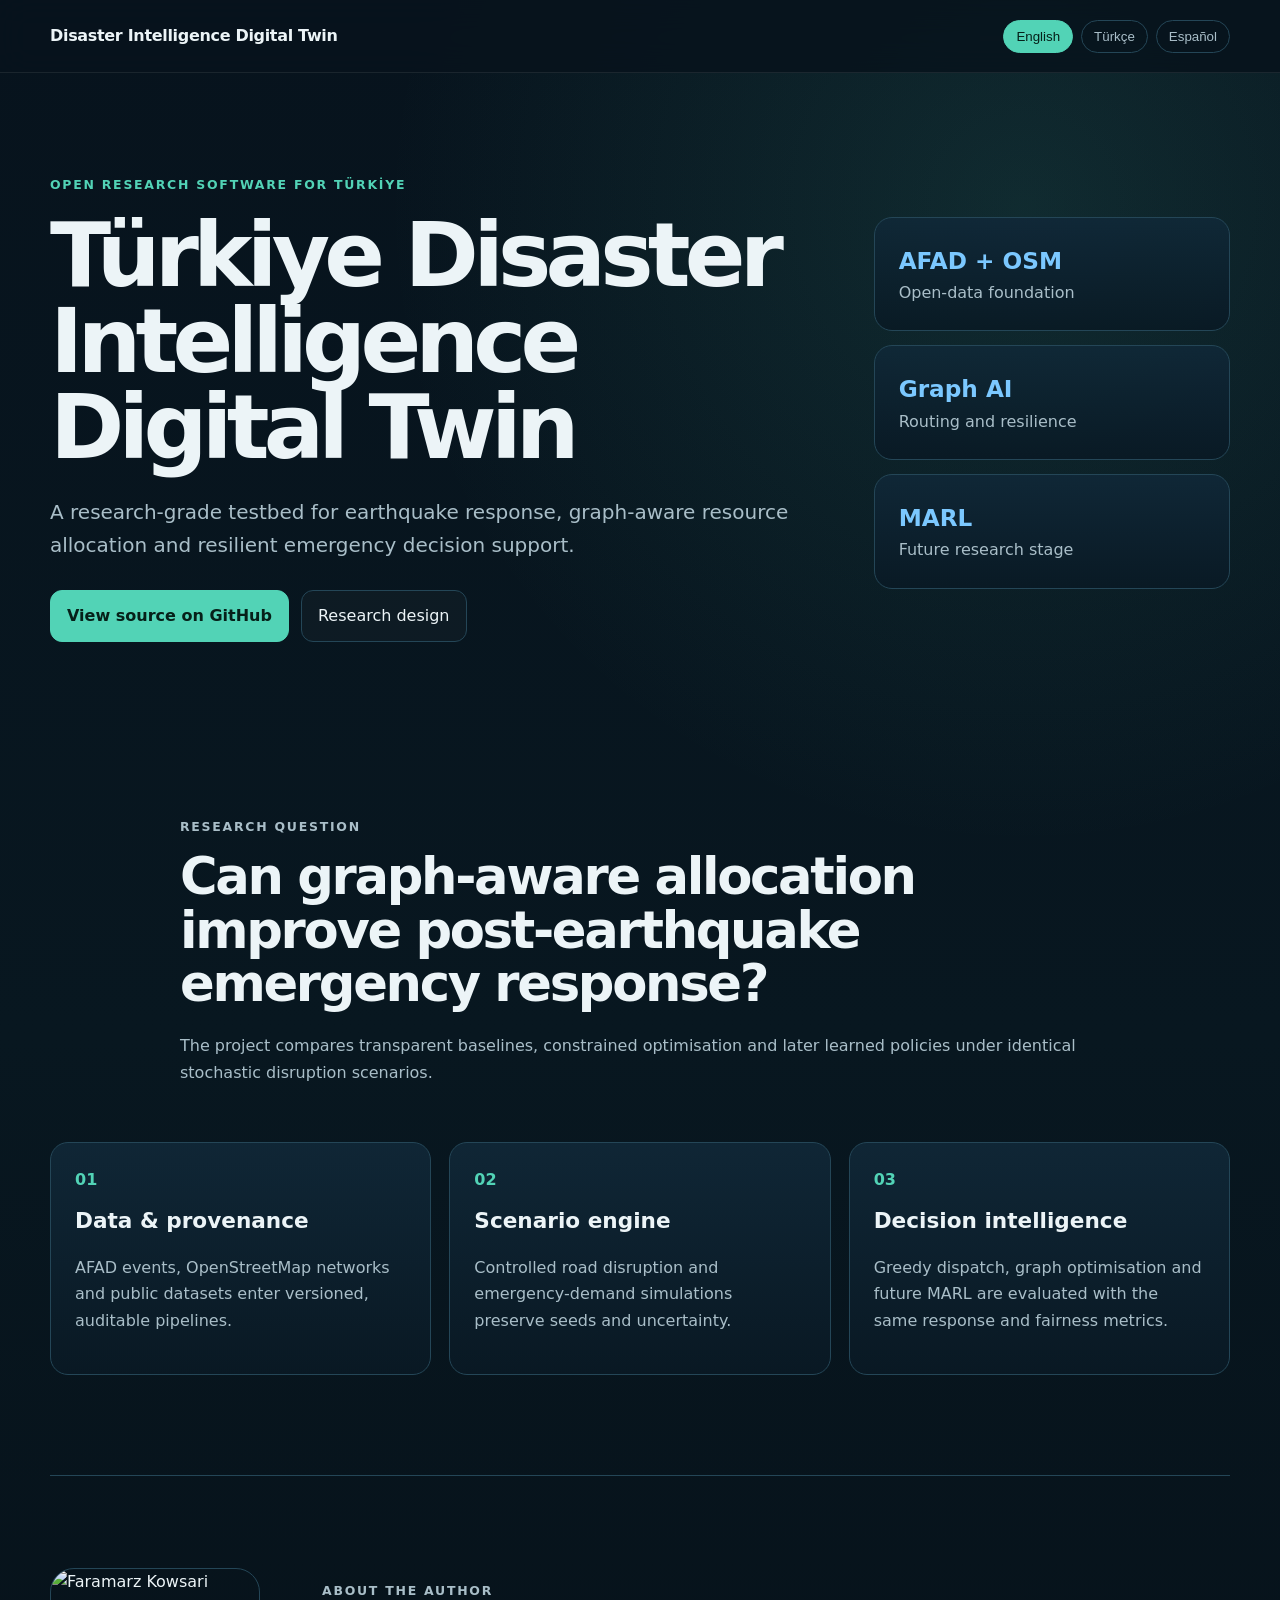
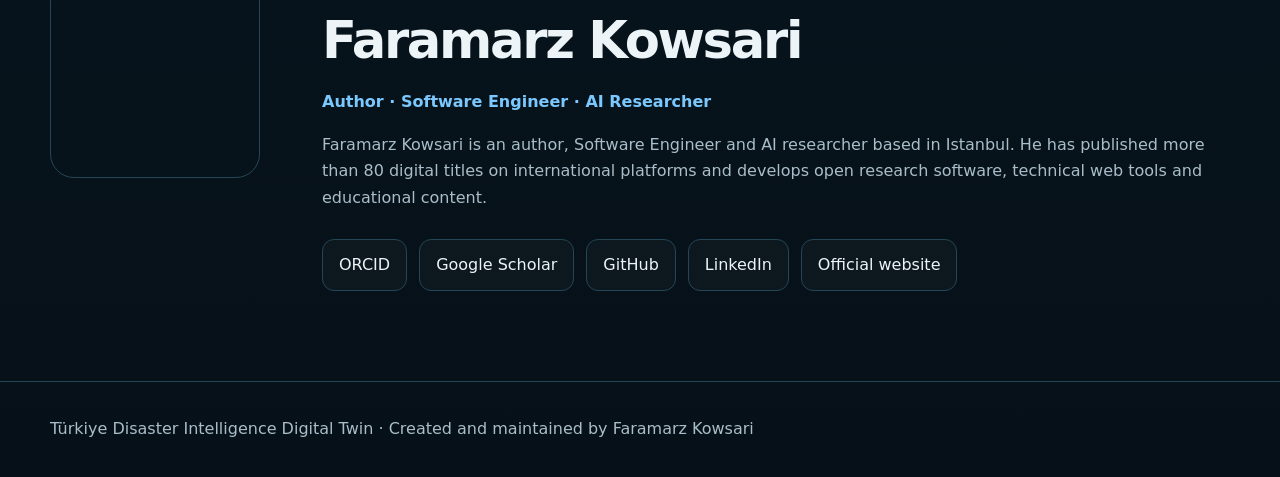
==== docs/index.html @ 8e46edd5 "Add multilingual author-branded public interfaces" ====
<!doctype html>
<html lang="en">
<head>
  <meta charset="utf-8">
  <meta name="viewport" content="width=device-width,initial-scale=1">
  <title>Türkiye Disaster Intelligence Digital Twin | Faramarz Kowsari</title>
  <meta name="description" content="Research-grade digital twin for earthquake emergency response, graph optimisation, geospatial intelligence and future multi-agent reinforcement learning in Türkiye.">
  <meta name="author" content="Faramarz Kowsari">
  <meta name="robots" content="index,follow,max-image-preview:large,max-snippet:-1">
  <link rel="canonical" href="https://faramarzkowsari.github.io/turkiye-disaster-intelligence-digital-twin/">
  <link rel="stylesheet" href="assets/style.css">
  <script type="application/ld+json">
  {
    "@context": "https://schema.org",
    "@type": "SoftwareApplication",
    "name": "Türkiye Disaster Intelligence Digital Twin",
    "applicationCategory": "ScientificApplication",
    "applicationSubCategory": "Disaster Intelligence and Emergency Decision Support",
    "description": "Research-grade digital twin for earthquake emergency response in İstanbul and Türkiye.",
    "isAccessibleForFree": true,
    "inLanguage": ["en", "tr", "es-ES"],
    "license": "https://opensource.org/license/mit",
    "url": "https://faramarzkowsari.github.io/turkiye-disaster-intelligence-digital-twin/",
    "codeRepository": "https://github.com/FaramarzKowsari/turkiye-disaster-intelligence-digital-twin",
    "author": {
      "@type": "Person",
      "name": "Faramarz Kowsari",
      "url": "https://faramarzkowsari.github.io",
      "sameAs": [
        "https://orcid.org/0000-0003-1692-0453",
        "https://scholar.google.com/citations?user=G7tP5WMAAAAJ&hl=en",
        "https://github.com/FaramarzKowsari",
        "https://www.linkedin.com/in/faramarzkowsari"
      ]
    }
  }
  </script>
</head>
<body>
  <header class="topbar">
    <div class="wrap nav">
      <a class="brand" href="#top">Disaster Intelligence Digital Twin</a>
      <div class="lang-switch" aria-label="Language selector">
        <button class="lang active" data-lang="en">English</button>
        <button class="lang" data-lang="tr">Türkçe</button>
        <button class="lang" data-lang="es">Español</button>
      </div>
    </div>
  </header>

  <main id="top">
    <section class="hero wrap">
      <div>
        <p class="eyebrow"
           data-en="OPEN RESEARCH SOFTWARE FOR TÜRKİYE"
           data-tr="TÜRKİYE İÇİN AÇIK ARAŞTIRMA YAZILIMI"
           data-es="SOFTWARE ABIERTO DE INVESTIGACIÓN PARA TÜRKİYE">
          OPEN RESEARCH SOFTWARE FOR TÜRKİYE
        </p>
        <h1 data-en="Türkiye Disaster Intelligence Digital Twin"
            data-tr="Türkiye Afet Zekâsı Dijital İkizi"
            data-es="Gemelo Digital de Inteligencia ante Desastres de Türkiye">
          Türkiye Disaster Intelligence Digital Twin
        </h1>
        <p class="lead"
           data-en="A research-grade testbed for earthquake response, graph-aware resource allocation and resilient emergency decision support."
           data-tr="Deprem müdahalesi, graf tabanlı kaynak tahsisi ve dayanıklı acil durum karar desteği için araştırma düzeyinde bir test ortamı."
           data-es="Un entorno de investigación para respuesta sísmica, asignación de recursos basada en grafos y apoyo resiliente a la toma de decisiones de emergencia.">
          A research-grade testbed for earthquake response, graph-aware resource allocation and resilient emergency decision support.
        </p>
        <div class="actions">
          <a class="button primary" href="https://github.com/FaramarzKowsari/turkiye-disaster-intelligence-digital-twin" target="_blank" rel="noopener"
             data-en="View source on GitHub"
             data-tr="GitHub kaynak kodunu aç"
             data-es="Ver el código en GitHub">View source on GitHub</a>
          <a class="button" href="#research"
             data-en="Research design"
             data-tr="Araştırma tasarımı"
             data-es="Diseño de investigación">Research design</a>
        </div>
      </div>

      <aside class="hero-card">
        <div class="metric"><strong>AFAD + OSM</strong><span data-en="Open-data foundation" data-tr="Açık veri temeli" data-es="Base de datos abiertos">Open-data foundation</span></div>
        <div class="metric"><strong>Graph AI</strong><span data-en="Routing and resilience" data-tr="Yönlendirme ve dayanıklılık" data-es="Rutas y resiliencia">Routing and resilience</span></div>
        <div class="metric"><strong>MARL</strong><span data-en="Future research stage" data-tr="Gelecek araştırma aşaması" data-es="Fase futura de investigación">Future research stage</span></div>
      </aside>
    </section>

    <section class="section wrap" id="research">
      <p class="eyebrow" data-en="RESEARCH QUESTION" data-tr="ARAŞTIRMA SORUSU" data-es="PREGUNTA DE INVESTIGACIÓN">RESEARCH QUESTION</p>
      <h2 data-en="Can graph-aware allocation improve post-earthquake emergency response?"
          data-tr="Graf tabanlı kaynak tahsisi deprem sonrası acil müdahaleyi iyileştirebilir mi?"
          data-es="¿Puede la asignación basada en grafos mejorar la respuesta de emergencia tras un terremoto?">
        Can graph-aware allocation improve post-earthquake emergency response?
      </h2>
      <p data-en="The project compares transparent baselines, constrained optimisation and later learned policies under identical stochastic disruption scenarios."
         data-tr="Proje, aynı stokastik kesinti senaryoları altında şeffaf temel yöntemleri, kısıtlı optimizasyonu ve daha sonra öğrenilmiş politikaları karşılaştırır."
         data-es="El proyecto compara métodos base transparentes, optimización con restricciones y, posteriormente, políticas aprendidas bajo los mismos escenarios estocásticos de interrupción.">
        The project compares transparent baselines, constrained optimisation and later learned policies under identical stochastic disruption scenarios.
      </p>
    </section>

    <section class="grid wrap">
      <article>
        <span class="index">01</span>
        <h3 data-en="Data & provenance" data-tr="Veri ve kaynak izlenebilirliği" data-es="Datos y procedencia">Data & provenance</h3>
        <p data-en="AFAD events, OpenStreetMap networks and public datasets enter versioned, auditable pipelines."
           data-tr="AFAD olayları, OpenStreetMap ağları ve açık kamu verileri sürümlenmiş ve denetlenebilir veri hatlarına girer."
           data-es="Los eventos de AFAD, las redes de OpenStreetMap y los datos públicos se integran en canalizaciones versionadas y auditables.">
           AFAD events, OpenStreetMap networks and public datasets enter versioned, auditable pipelines.</p>
      </article>
      <article>
        <span class="index">02</span>
        <h3 data-en="Scenario engine" data-tr="Senaryo motoru" data-es="Motor de escenarios">Scenario engine</h3>
        <p data-en="Controlled road disruption and emergency-demand simulations preserve seeds and uncertainty."
           data-tr="Kontrollü yol kesintisi ve acil yardım talebi simülasyonları tohumları ve belirsizliği kaydeder."
           data-es="Las simulaciones controladas de interrupciones viarias y demanda de emergencia conservan semillas e incertidumbre.">
           Controlled road disruption and emergency-demand simulations preserve seeds and uncertainty.</p>
      </article>
      <article>
        <span class="index">03</span>
        <h3 data-en="Decision intelligence" data-tr="Karar zekâsı" data-es="Inteligencia de decisión">Decision intelligence</h3>
        <p data-en="Greedy dispatch, graph optimisation and future MARL are evaluated with the same response and fairness metrics."
           data-tr="Greedy yönlendirme, graf optimizasyonu ve gelecekteki MARL aynı müdahale ve adalet ölçütleriyle değerlendirilir."
           data-es="El despacho voraz, la optimización de grafos y el futuro MARL se evalúan con las mismas métricas de respuesta y equidad.">
           Greedy dispatch, graph optimisation and future MARL are evaluated with the same response and fairness metrics.</p>
      </article>
    </section>

    <section class="section wrap author" id="author">
      <img src="https://avatars.githubusercontent.com/u/105053743?v=4&s=512" alt="Faramarz Kowsari">
      <div>
        <p class="eyebrow"
           data-en="ABOUT THE AUTHOR"
           data-tr="YAZAR HAKKINDA"
           data-es="SOBRE EL AUTOR">ABOUT THE AUTHOR</p>
        <h2>Faramarz Kowsari</h2>
        <p class="role"
           data-en="Author · Software Engineer · AI Researcher"
           data-tr="Yazar · Yazılım Mühendisi · Yapay Zekâ Araştırmacısı"
           data-es="Autor · Ingeniero de Software · Investigador en Inteligencia Artificial">
           Author · Software Engineer · AI Researcher</p>
        <p data-en="Faramarz Kowsari is an author, Software Engineer and AI researcher based in Istanbul. He has published more than 80 digital titles on international platforms and develops open research software, technical web tools and educational content."
           data-tr="Faramarz Kowsari, İstanbul merkezli bir yazar, Yazılım Mühendisi ve Yapay Zekâ araştırmacısıdır. Uluslararası platformlarda 80'den fazla dijital eser yayımlamış; açık araştırma yazılımları, teknik web araçları ve eğitim içerikleri geliştirmektedir."
           data-es="Faramarz Kowsari es autor, ingeniero de software e investigador en Inteligencia Artificial afincado en Estambul. Ha publicado más de 80 títulos digitales en plataformas internacionales y desarrolla software abierto de investigación, herramientas técnicas para la web y contenidos educativos.">
           Faramarz Kowsari is an author, Software Engineer and AI researcher based in Istanbul.
        </p>
        <div class="profiles">
          <a href="https://orcid.org/0000-0003-1692-0453" target="_blank" rel="noopener">ORCID</a>
          <a href="https://scholar.google.com/citations?user=G7tP5WMAAAAJ&hl=en" target="_blank" rel="noopener">Google Scholar</a>
          <a href="https://github.com/FaramarzKowsari" target="_blank" rel="noopener">GitHub</a>
          <a href="https://www.linkedin.com/in/faramarzkowsari" target="_blank" rel="noopener">LinkedIn</a>
          <a href="https://faramarzkowsari.github.io" target="_blank" rel="noopener"
             data-en="Official website" data-tr="Resmî web sitesi" data-es="Sitio web oficial">Official website</a>
        </div>
      </div>
    </section>
  </main>

  <footer>
    <div class="wrap"
         data-en="Türkiye Disaster Intelligence Digital Twin · Created and maintained by Faramarz Kowsari"
         data-tr="Türkiye Afet Zekâsı Dijital İkizi · Faramarz Kowsari tarafından geliştirilmekte ve sürdürülmektedir"
         data-es="Gemelo Digital de Inteligencia ante Desastres de Türkiye · Creado y mantenido por Faramarz Kowsari">
      Türkiye Disaster Intelligence Digital Twin · Created and maintained by Faramarz Kowsari
    </div>
  </footer>

  <script src="assets/site.js"></script>
</body>
</html>
---- docs/assets/style.css ----
:root {
  --bg: #07131d;
  --panel: #0c1d2b;
  --panel2: #102838;
  --text: #ecf4f7;
  --muted: #a9bec8;
  --line: #244657;
  --accent: #52d3b6;
  --accent2: #7bc8ff;
  --max: 1180px;
}

* { box-sizing: border-box; }
html { scroll-behavior: smooth; }
body {
  margin: 0;
  background:
    radial-gradient(circle at 80% 10%, rgba(82, 211, 182, .12), transparent 30%),
    linear-gradient(180deg, #07131d 0%, #081720 50%, #061018 100%);
  color: var(--text);
  font-family: Inter, ui-sans-serif, system-ui, -apple-system, BlinkMacSystemFont, "Segoe UI", sans-serif;
  line-height: 1.65;
}
a { color: inherit; }
.wrap { width: min(var(--max), calc(100% - 40px)); margin-inline: auto; }
.topbar {
  position: sticky;
  top: 0;
  z-index: 10;
  backdrop-filter: blur(16px);
  background: rgba(7, 19, 29, .86);
  border-bottom: 1px solid rgba(255,255,255,.08);
}
.nav { min-height: 72px; display: flex; align-items: center; justify-content: space-between; gap: 24px; }
.brand { font-weight: 760; text-decoration: none; letter-spacing: -.02em; }
.lang-switch { display: flex; gap: 8px; flex-wrap: wrap; }
.lang {
  border: 1px solid var(--line);
  background: transparent;
  color: var(--muted);
  border-radius: 999px;
  padding: 8px 12px;
  cursor: pointer;
}
.lang.active { background: var(--accent); color: #062019; border-color: var(--accent); }
.hero {
  min-height: 620px;
  display: grid;
  grid-template-columns: minmax(0, 1.5fr) minmax(280px, .7fr);
  gap: 60px;
  align-items: center;
  padding-block: 90px 70px;
}
.eyebrow { color: var(--accent); font-size: .78rem; font-weight: 800; letter-spacing: .14em; }
h1 { font-size: clamp(3rem, 7vw, 6.7rem); line-height: .96; letter-spacing: -.065em; margin: 16px 0 26px; max-width: 900px; }
h2 { font-size: clamp(2rem, 4vw, 3.7rem); line-height: 1.05; letter-spacing: -.045em; margin: 12px 0 22px; }
h3 { font-size: 1.35rem; margin: 10px 0; }
.lead { font-size: 1.25rem; color: var(--muted); max-width: 760px; }
.actions, .profiles { display: flex; flex-wrap: wrap; gap: 12px; margin-top: 28px; }
.button, .profiles a {
  text-decoration: none;
  border: 1px solid var(--line);
  border-radius: 12px;
  padding: 12px 16px;
  background: rgba(255,255,255,.025);
}
.button.primary { background: var(--accent); border-color: var(--accent); color: #062019; font-weight: 760; }
.hero-card { display: grid; gap: 14px; }
.metric, article {
  border: 1px solid var(--line);
  background: linear-gradient(180deg, rgba(16,40,56,.9), rgba(9,25,36,.9));
  border-radius: 18px;
  padding: 24px;
}
.metric strong { display: block; font-size: 1.45rem; color: var(--accent2); }
.metric span, article p, .section p { color: var(--muted); }
.section { padding-block: 92px 40px; max-width: 920px; }
.grid { display: grid; grid-template-columns: repeat(3, 1fr); gap: 18px; padding-bottom: 100px; }
.index { color: var(--accent); font-weight: 900; }
.author {
  max-width: var(--max);
  display: grid;
  grid-template-columns: 230px 1fr;
  gap: 42px;
  align-items: start;
  border-top: 1px solid var(--line);
  padding-bottom: 90px;
}
.author img {
  width: 210px;
  height: 210px;
  object-fit: cover;
  border-radius: 24px;
  border: 1px solid var(--line);
}
.role { color: var(--accent2) !important; font-weight: 700; }
footer { border-top: 1px solid var(--line); padding: 34px 0; color: var(--muted); }

@media (max-width: 820px) {
  .hero, .grid, .author { grid-template-columns: 1fr; }
  .hero { padding-top: 70px; }
  .author img { width: 170px; height: 170px; }
  .nav { align-items: flex-start; padding-block: 14px; flex-direction: column; }
}
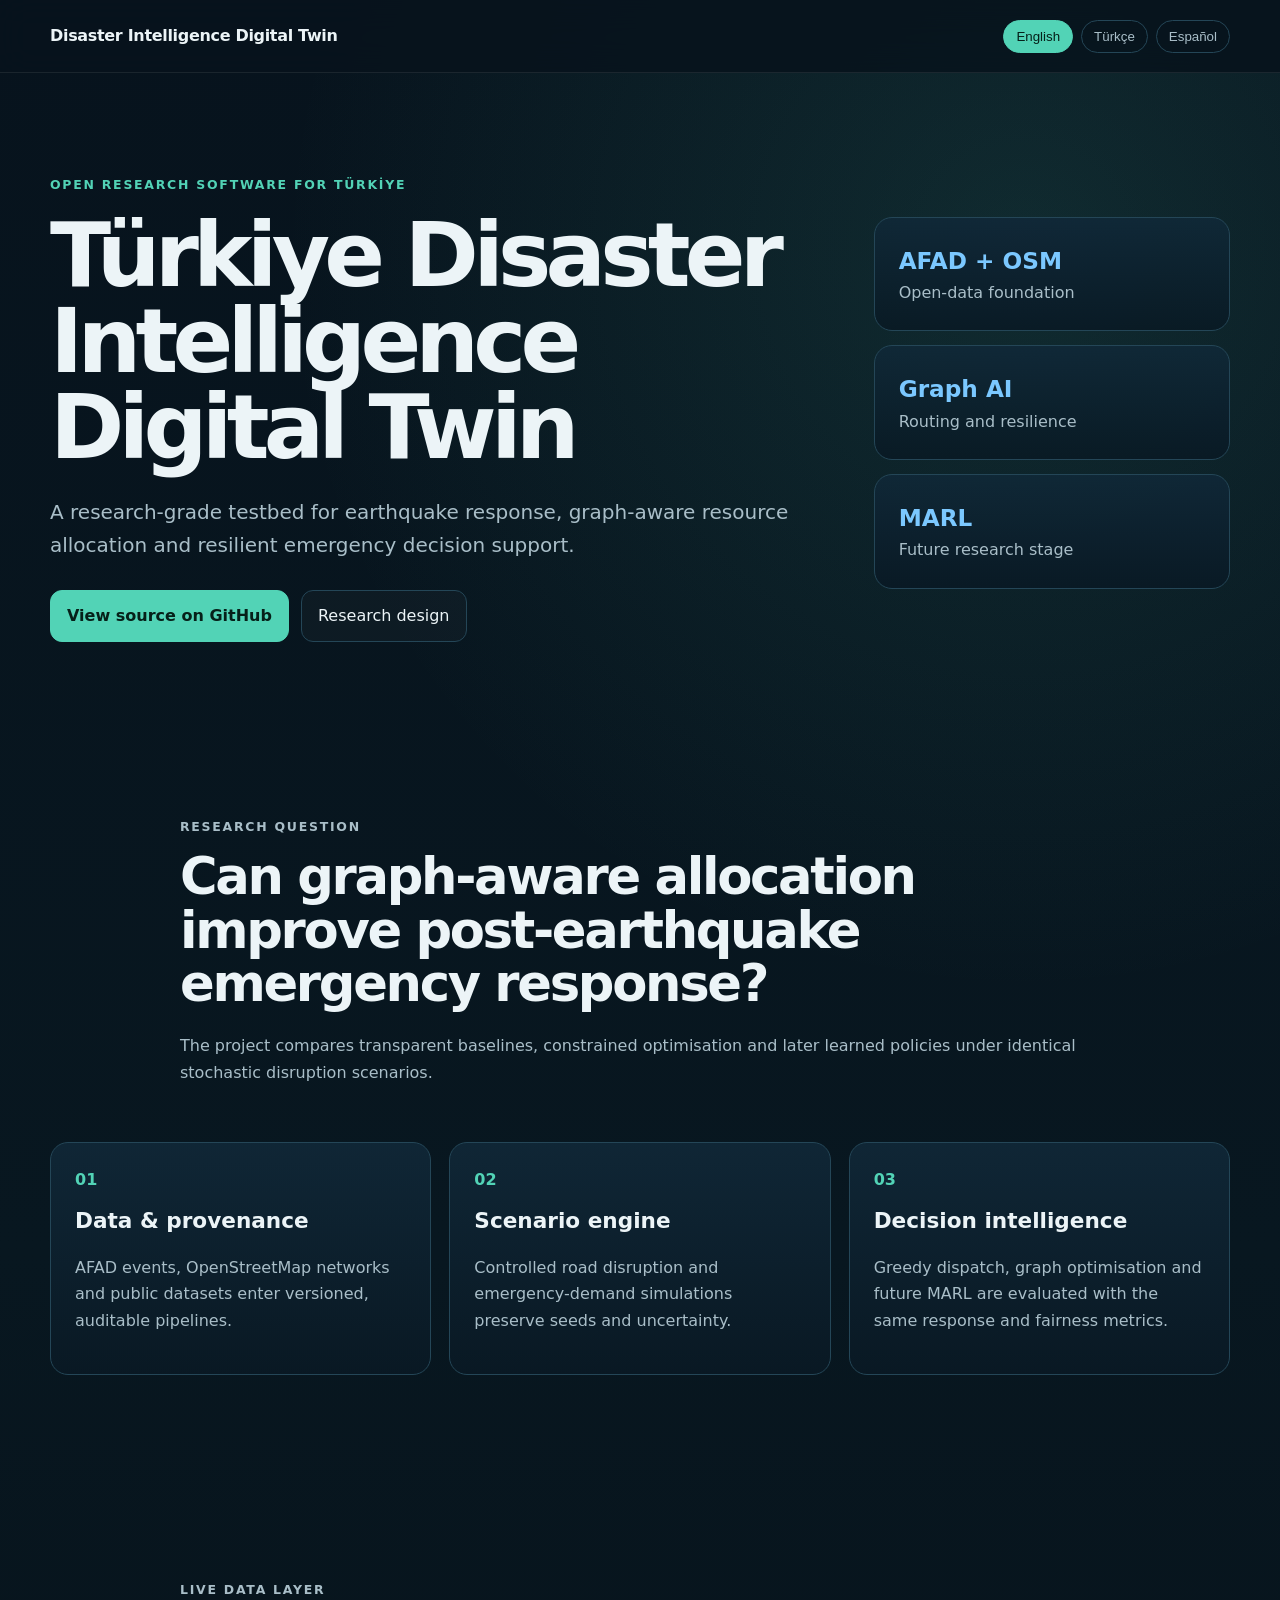
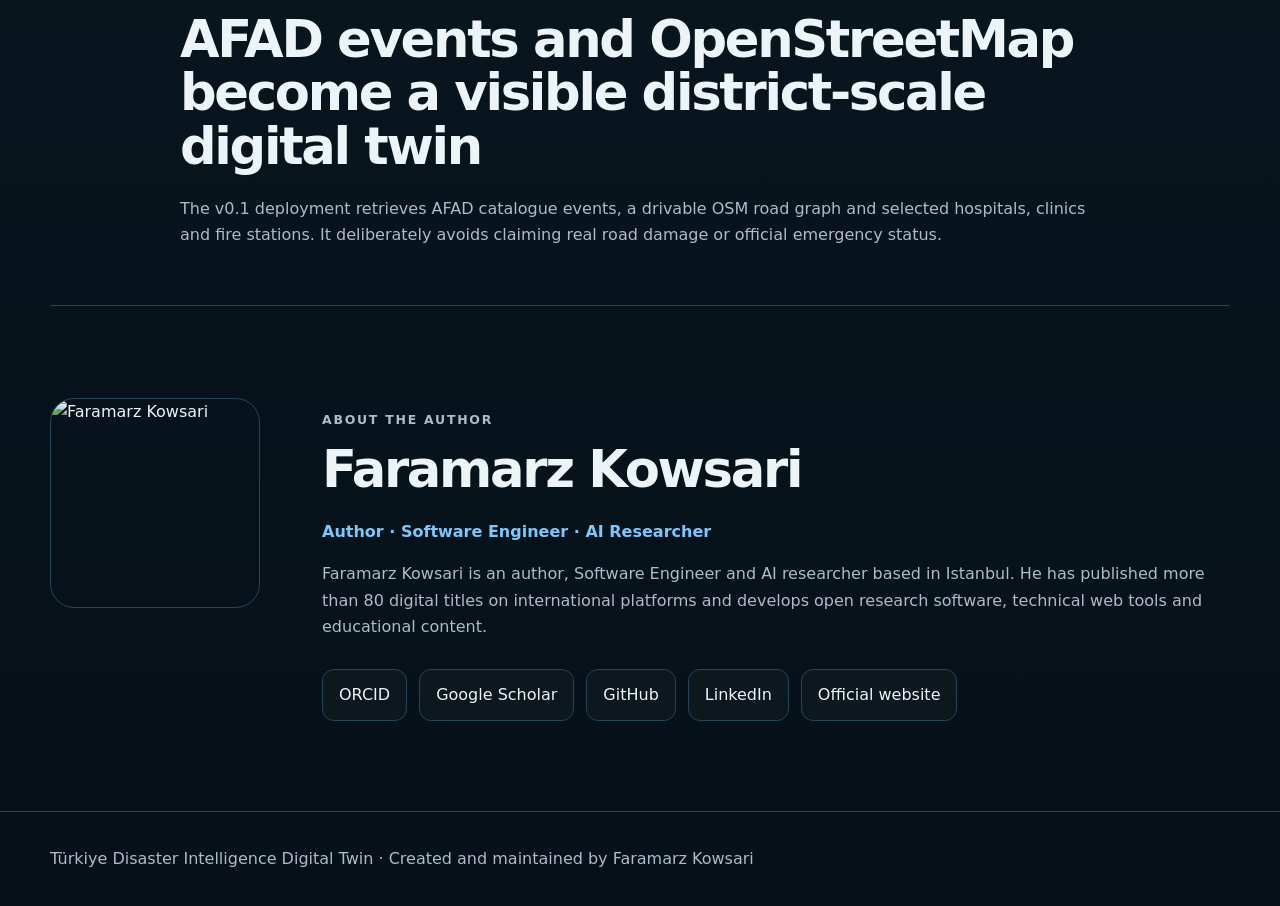
==== commit 4b36ebc4: "Add live AFAD and OSM digital twin data layer" ====
--- a/docs/index.html
+++ b/docs/index.html
@@ -128,6 +128,28 @@
       </article>
     </section>
 
+
+    <section class="section wrap" id="live-layer">
+      <p class="eyebrow"
+         data-en="LIVE DATA LAYER"
+         data-tr="CANLI VERİ KATMANI"
+         data-es="CAPA DE DATOS EN VIVO">LIVE DATA LAYER</p>
+      <h2
+        data-en="AFAD events and OpenStreetMap become a visible district-scale digital twin"
+        data-tr="AFAD olayları ve OpenStreetMap ilçe ölçeğinde görünür bir dijital ikize dönüşüyor"
+        data-es="Los eventos de AFAD y OpenStreetMap se convierten en un gemelo digital visible a escala de distrito">
+        AFAD events and OpenStreetMap become a visible district-scale digital twin
+      </h2>
+      <p
+        data-en="The v0.1 deployment retrieves AFAD catalogue events, a drivable OSM road graph and selected hospitals, clinics and fire stations. It deliberately avoids claiming real road damage or official emergency status."
+        data-tr="v0.1 dağıtımı AFAD katalog olaylarını, sürülebilir OSM yol grafını ve seçilmiş hastane, klinik ve itfaiye tesislerini alır. Gerçek yol hasarı veya resmî acil durum durumu hakkında iddiada bulunmaz."
+        data-es="La versión v0.1 recupera eventos del catálogo de AFAD, un grafo viario transitable de OSM y determinados hospitales, clínicas y parques de bomberos. No pretende representar daños reales en carreteras ni el estado oficial de una emergencia.">
+        The v0.1 deployment retrieves AFAD catalogue events, a drivable OSM road graph and selected
+        hospitals, clinics and fire stations. It deliberately avoids claiming real road damage or
+        official emergency status.
+      </p>
+    </section>
+
     <section class="section wrap author" id="author">
       <img src="https://avatars.githubusercontent.com/u/105053743?v=4&s=512" alt="Faramarz Kowsari">
       <div>
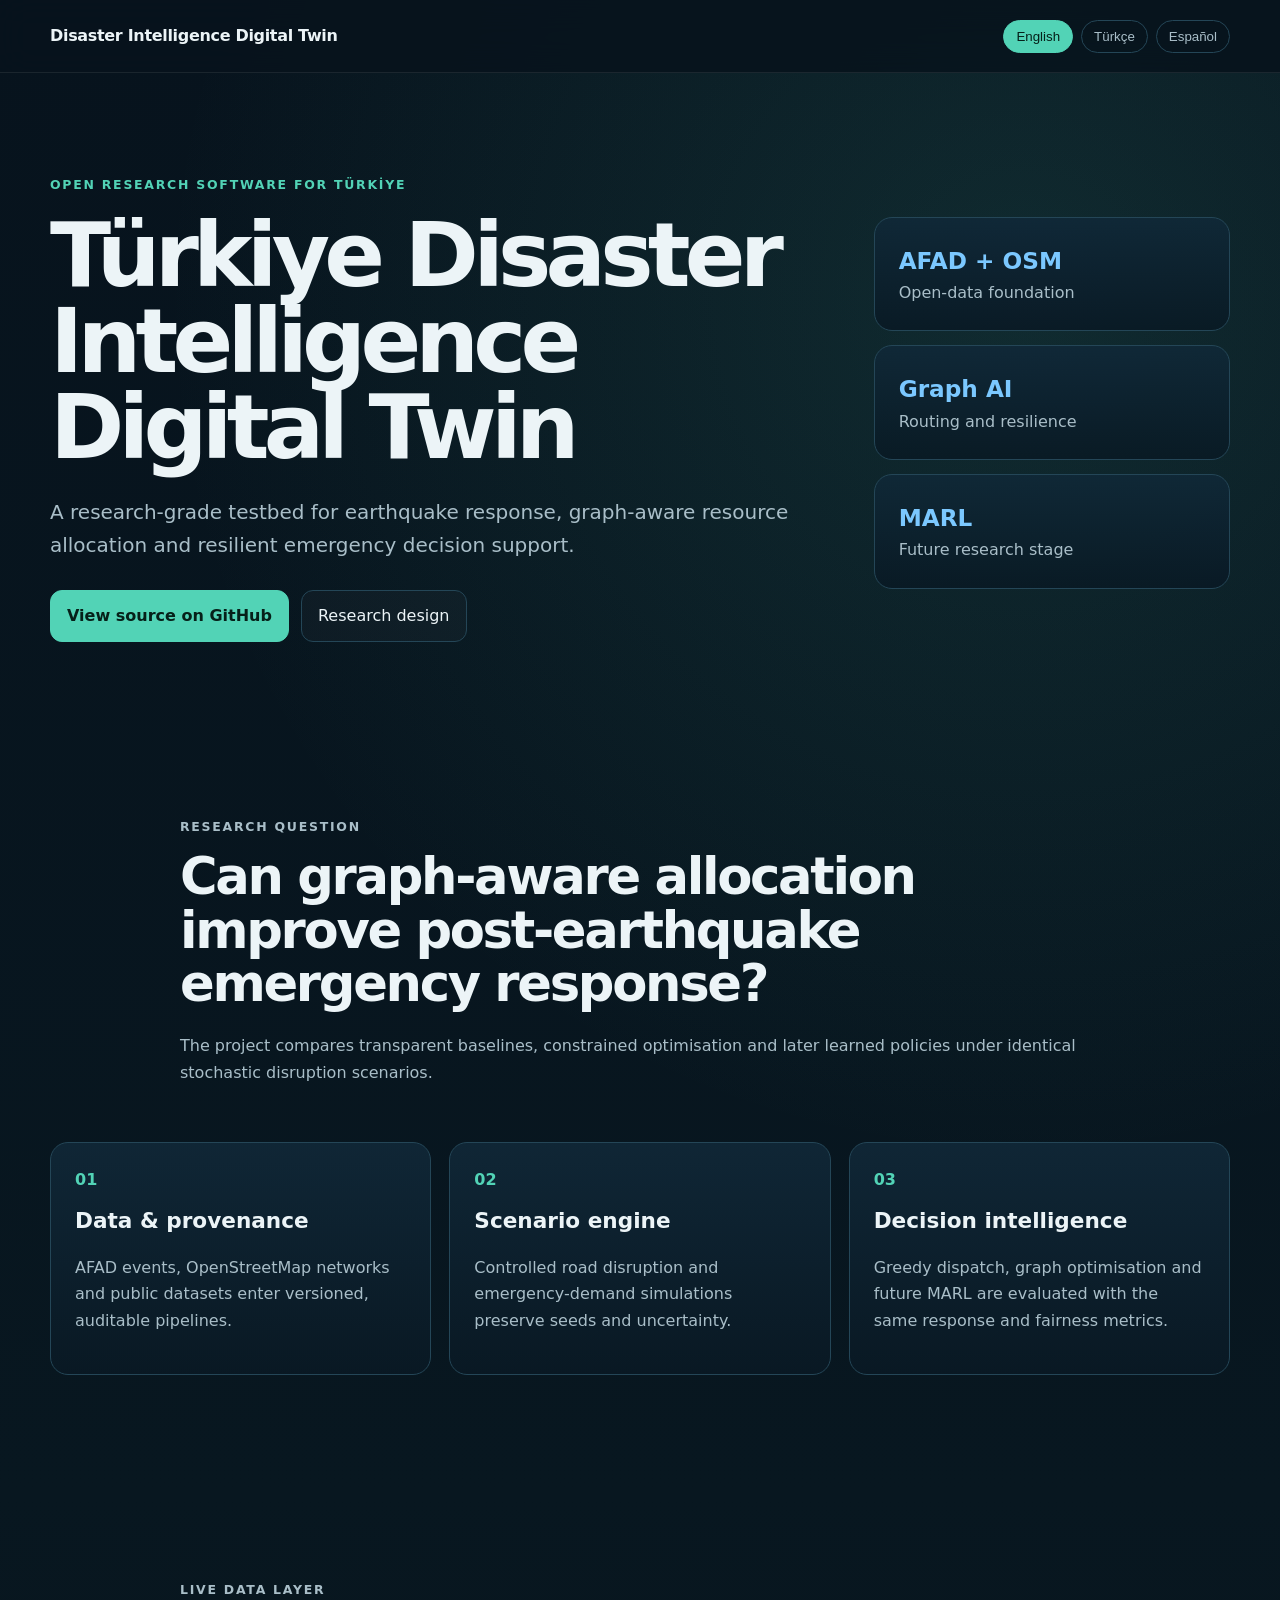
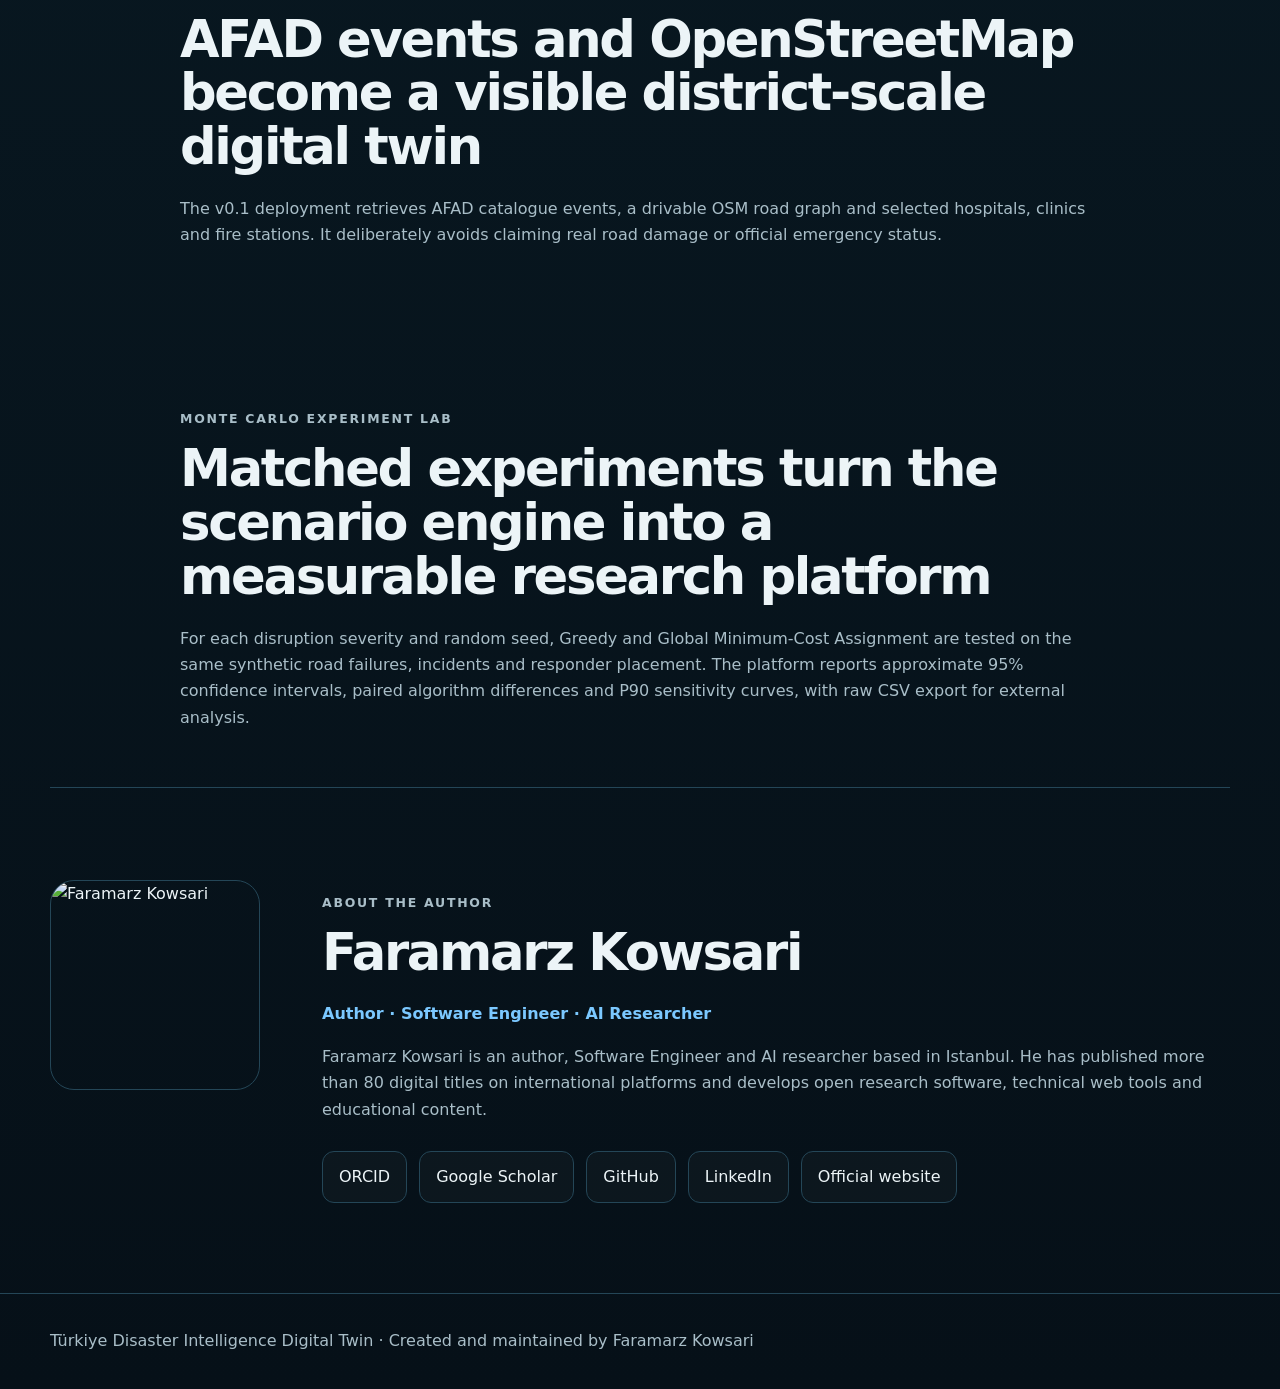
==== commit 56b75016: "Add Monte Carlo experiment lab and uncertainty analysis" ====
--- a/docs/index.html
+++ b/docs/index.html
@@ -150,6 +150,26 @@
       </p>
     </section>
 
+    <section class="section wrap" id="experiment-lab">
+      <p class="eyebrow"
+         data-en="MONTE CARLO EXPERIMENT LAB"
+         data-tr="MONTE CARLO DENEY LABORATUVARI"
+         data-es="LABORATORIO DE EXPERIMENTOS MONTE CARLO">MONTE CARLO EXPERIMENT LAB</p>
+      <h2
+        data-en="Matched experiments turn the scenario engine into a measurable research platform"
+        data-tr="Eşleştirilmiş deneyler senaryo motorunu ölçülebilir bir araştırma platformuna dönüştürüyor"
+        data-es="Los experimentos emparejados convierten el motor de escenarios en una plataforma de investigación medible">
+        Matched experiments turn the scenario engine into a measurable research platform
+      </h2>
+      <p
+        data-en="For each disruption severity and random seed, Greedy and Global Minimum-Cost Assignment are tested on the same synthetic road failures, incidents and responder placement. The platform reports approximate 95% confidence intervals, paired algorithm differences and P90 sensitivity curves, with raw CSV export for external analysis."
+        data-tr="Her kesinti şiddeti ve rastgelelik tohumu için Greedy ile Küresel Minimum Maliyetli Atama aynı sentetik yol kesintileri, olaylar ve müdahale ekibi yerleşimi üzerinde test edilir. Platform yaklaşık %95 güven aralıklarını, eşleştirilmiş algoritma farklarını ve P90 duyarlılık eğrilerini raporlar; ham veriler dış analiz için CSV olarak indirilebilir."
+        data-es="Para cada nivel de interrupción y cada semilla aleatoria, Greedy y la Asignación Global de Coste Mínimo se prueban sobre las mismas interrupciones sintéticas, incidentes y ubicación de recursos. La plataforma informa de intervalos de confianza aproximados del 95 %, diferencias emparejadas entre algoritmos y curvas de sensibilidad P90, con exportación CSV para análisis externo.">
+        For each disruption severity and random seed, Greedy and Global Minimum-Cost Assignment are
+        tested on the same synthetic road failures, incidents and responder placement.
+      </p>
+    </section>
+
     <section class="section wrap author" id="author">
       <img src="https://avatars.githubusercontent.com/u/105053743?v=4&s=512" alt="Faramarz Kowsari">
       <div>
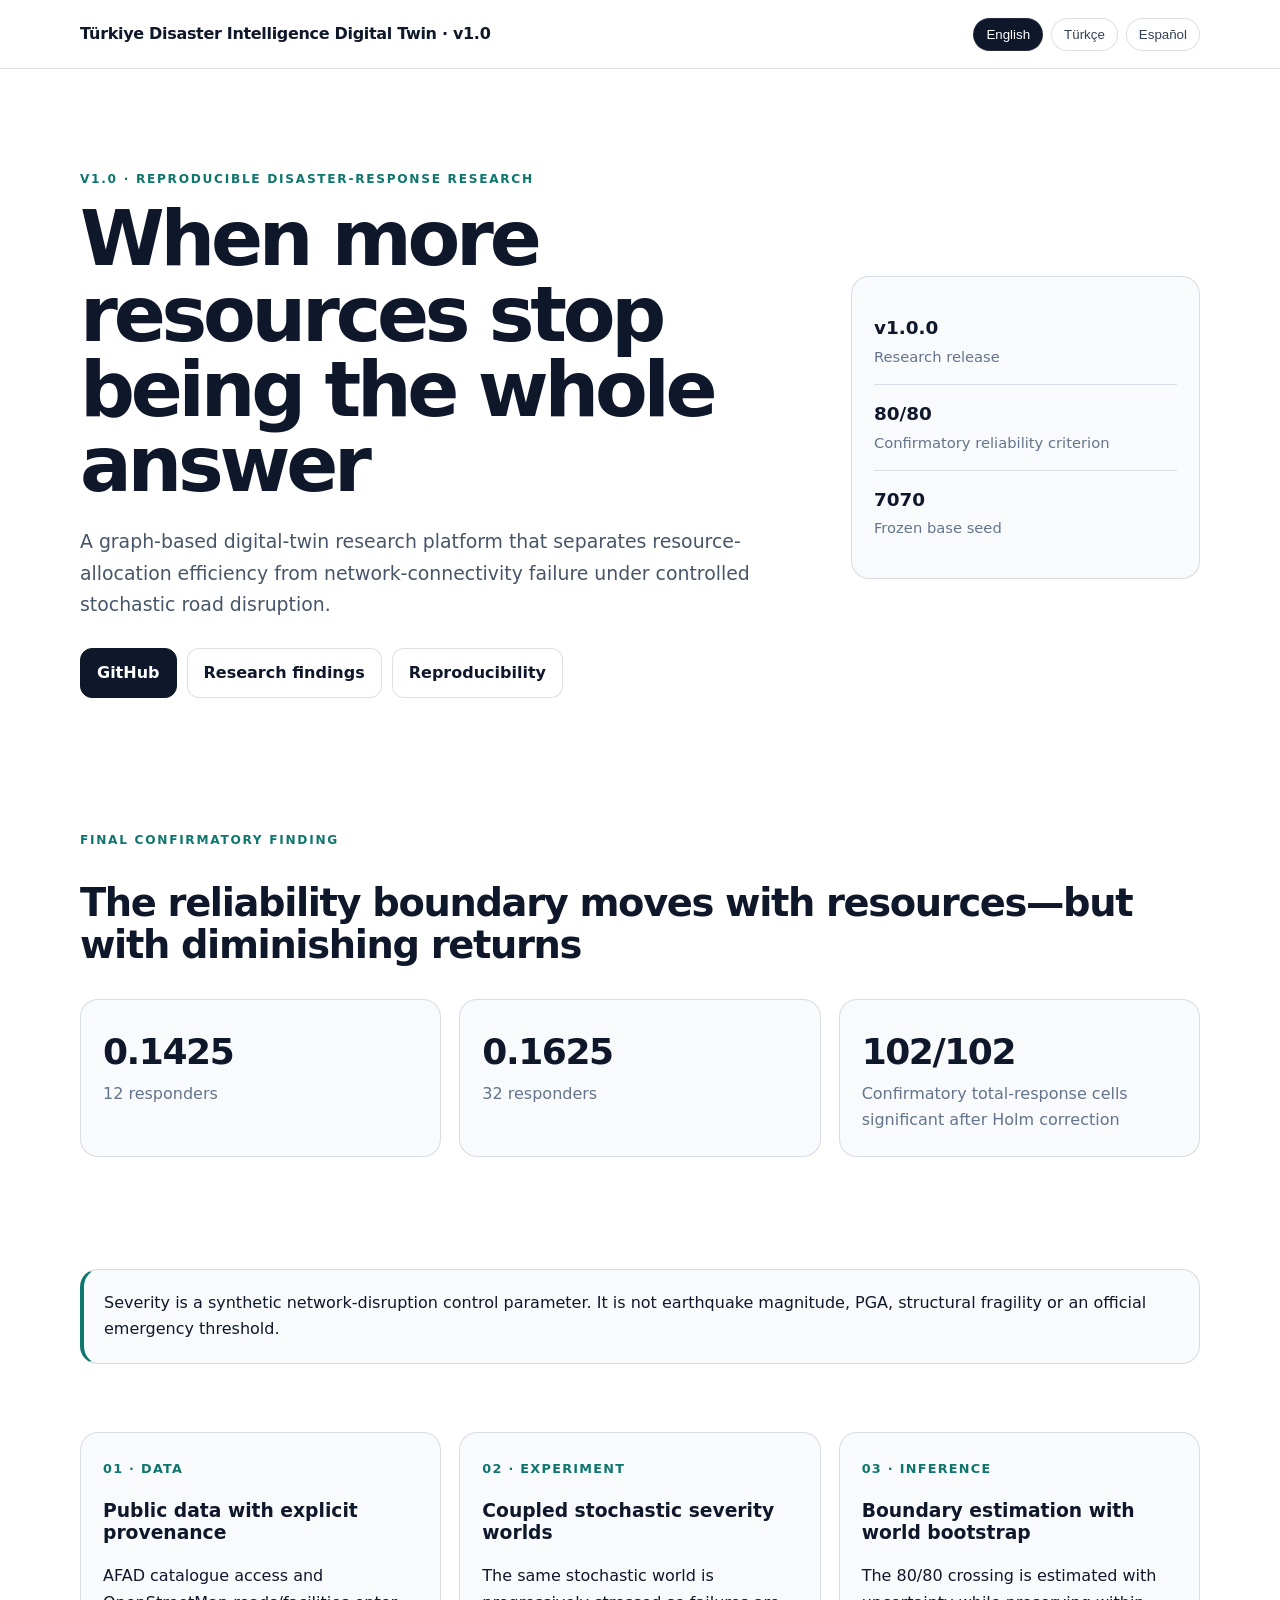
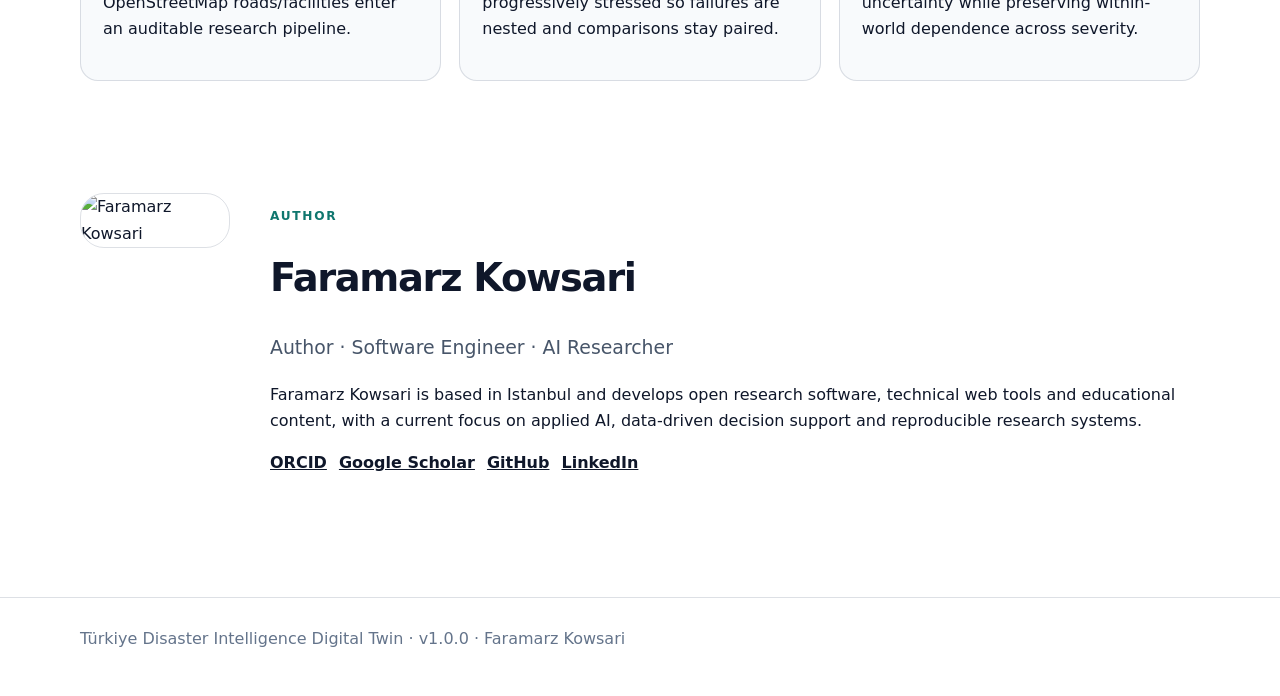
==== commit da07b114: "Release v1.0 research portfolio" ====
--- a/docs/index.html
+++ b/docs/index.html
@@ -3,8 +3,8 @@
 <head>
   <meta charset="utf-8">
   <meta name="viewport" content="width=device-width,initial-scale=1">
-  <title>Türkiye Disaster Intelligence Digital Twin | Faramarz Kowsari</title>
-  <meta name="description" content="Research-grade digital twin for earthquake emergency response, graph optimisation, geospatial intelligence and future multi-agent reinforcement learning in Türkiye.">
+  <title>Türkiye Disaster Intelligence Digital Twin | v1.0 Research Release</title>
+  <meta name="description" content="Reproducible graph-based research platform for earthquake emergency-response accessibility and resource allocation in Türkiye.">
   <meta name="author" content="Faramarz Kowsari">
   <meta name="robots" content="index,follow,max-image-preview:large,max-snippet:-1">
   <link rel="canonical" href="https://faramarzkowsari.github.io/turkiye-disaster-intelligence-digital-twin/">
@@ -12,23 +12,18 @@
   <script type="application/ld+json">
   {
     "@context": "https://schema.org",
-    "@type": "SoftwareApplication",
+    "@type": "SoftwareSourceCode",
     "name": "Türkiye Disaster Intelligence Digital Twin",
-    "applicationCategory": "ScientificApplication",
-    "applicationSubCategory": "Disaster Intelligence and Emergency Decision Support",
-    "description": "Research-grade digital twin for earthquake emergency response in İstanbul and Türkiye.",
-    "isAccessibleForFree": true,
-    "inLanguage": ["en", "tr", "es-ES"],
+    "version": "1.0.0",
+    "programmingLanguage": "Python",
+    "codeRepository": "https://github.com/FaramarzKowsari/turkiye-disaster-intelligence-digital-twin",
+    "url": "https://faramarzkowsari.github.io/turkiye-disaster-intelligence-digital-twin/",
     "license": "https://opensource.org/license/mit",
-    "url": "https://faramarzkowsari.github.io/turkiye-disaster-intelligence-digital-twin/",
-    "codeRepository": "https://github.com/FaramarzKowsari/turkiye-disaster-intelligence-digital-twin",
     "author": {
       "@type": "Person",
       "name": "Faramarz Kowsari",
-      "url": "https://faramarzkowsari.github.io",
       "sameAs": [
         "https://orcid.org/0000-0003-1692-0453",
-        "https://scholar.google.com/citations?user=G7tP5WMAAAAJ&hl=en",
         "https://github.com/FaramarzKowsari",
         "https://www.linkedin.com/in/faramarzkowsari"
       ]
@@ -37,178 +32,132 @@
   </script>
 </head>
 <body>
-  <header class="topbar">
-    <div class="wrap nav">
-      <a class="brand" href="#top">Disaster Intelligence Digital Twin</a>
-      <div class="lang-switch" aria-label="Language selector">
-        <button class="lang active" data-lang="en">English</button>
-        <button class="lang" data-lang="tr">Türkçe</button>
-        <button class="lang" data-lang="es">Español</button>
+<header class="topbar">
+  <div class="wrap nav">
+    <a class="brand" href="#top">Türkiye Disaster Intelligence Digital Twin · v1.0</a>
+    <div class="lang-switch">
+      <button class="lang active" data-lang="en">English</button>
+      <button class="lang" data-lang="tr">Türkçe</button>
+      <button class="lang" data-lang="es">Español</button>
+    </div>
+  </div>
+</header>
+
+<main id="top">
+  <section class="hero wrap">
+    <div>
+      <p class="eyebrow"
+         data-en="V1.0 · REPRODUCIBLE DISASTER-RESPONSE RESEARCH"
+         data-tr="V1.0 · TEKRAR ÜRETİLEBİLİR AFET MÜDAHALE ARAŞTIRMASI"
+         data-es="V1.0 · INVESTIGACIÓN REPRODUCIBLE DE RESPUESTA A DESASTRES">
+         V1.0 · REPRODUCIBLE DISASTER-RESPONSE RESEARCH
+      </p>
+      <h1 data-en="When more resources stop being the whole answer"
+          data-tr="Daha fazla kaynağın tek başına çözüm olmaktan çıktığı yer"
+          data-es="Cuando disponer de más recursos deja de ser toda la respuesta">
+        When more resources stop being the whole answer
+      </h1>
+      <p class="lead"
+         data-en="A graph-based digital-twin research platform that separates resource-allocation efficiency from network-connectivity failure under controlled stochastic road disruption."
+         data-tr="Kontrollü stokastik yol kesintileri altında kaynak tahsis verimliliğini ağ bağlantılılığı başarısızlığından ayıran graf tabanlı dijital ikiz araştırma platformu."
+         data-es="Una plataforma de investigación basada en grafos que separa la eficiencia de asignación de recursos del fallo de conectividad bajo interrupciones viarias estocásticas controladas.">
+        A graph-based digital-twin research platform that separates resource-allocation efficiency from network-connectivity failure.
+      </p>
+      <div class="actions">
+        <a class="button primary" href="https://github.com/FaramarzKowsari/turkiye-disaster-intelligence-digital-twin">GitHub</a>
+        <a class="button" href="research-findings.html"
+           data-en="Research findings" data-tr="Araştırma bulguları" data-es="Resultados">Research findings</a>
+        <a class="button" href="https://github.com/FaramarzKowsari/turkiye-disaster-intelligence-digital-twin/blob/main/REPRODUCIBILITY.md"
+           data-en="Reproducibility" data-tr="Tekrar üretilebilirlik" data-es="Reproducibilidad">Reproducibility</a>
       </div>
     </div>
-  </header>
+    <aside class="hero-card">
+      <div class="metric"><strong>v1.0.0</strong><span data-en="Research release" data-tr="Araştırma sürümü" data-es="Versión de investigación">Research release</span></div>
+      <div class="metric"><strong>80/80</strong><span data-en="Confirmatory reliability criterion" data-tr="Doğrulayıcı güvenilirlik ölçütü" data-es="Criterio confirmatorio de fiabilidad">Confirmatory reliability criterion</span></div>
+      <div class="metric"><strong>7070</strong><span data-en="Frozen base seed" data-tr="Dondurulmuş temel tohum" data-es="Semilla base congelada">Frozen base seed</span></div>
+    </aside>
+  </section>
 
-  <main id="top">
-    <section class="hero wrap">
-      <div>
-        <p class="eyebrow"
-           data-en="OPEN RESEARCH SOFTWARE FOR TÜRKİYE"
-           data-tr="TÜRKİYE İÇİN AÇIK ARAŞTIRMA YAZILIMI"
-           data-es="SOFTWARE ABIERTO DE INVESTIGACIÓN PARA TÜRKİYE">
-          OPEN RESEARCH SOFTWARE FOR TÜRKİYE
-        </p>
-        <h1 data-en="Türkiye Disaster Intelligence Digital Twin"
-            data-tr="Türkiye Afet Zekâsı Dijital İkizi"
-            data-es="Gemelo Digital de Inteligencia ante Desastres de Türkiye">
-          Türkiye Disaster Intelligence Digital Twin
-        </h1>
-        <p class="lead"
-           data-en="A research-grade testbed for earthquake response, graph-aware resource allocation and resilient emergency decision support."
-           data-tr="Deprem müdahalesi, graf tabanlı kaynak tahsisi ve dayanıklı acil durum karar desteği için araştırma düzeyinde bir test ortamı."
-           data-es="Un entorno de investigación para respuesta sísmica, asignación de recursos basada en grafos y apoyo resiliente a la toma de decisiones de emergencia.">
-          A research-grade testbed for earthquake response, graph-aware resource allocation and resilient emergency decision support.
-        </p>
-        <div class="actions">
-          <a class="button primary" href="https://github.com/FaramarzKowsari/turkiye-disaster-intelligence-digital-twin" target="_blank" rel="noopener"
-             data-en="View source on GitHub"
-             data-tr="GitHub kaynak kodunu aç"
-             data-es="Ver el código en GitHub">View source on GitHub</a>
-          <a class="button" href="#research"
-             data-en="Research design"
-             data-tr="Araştırma tasarımı"
-             data-es="Diseño de investigación">Research design</a>
-        </div>
+  <section class="section wrap">
+    <p class="eyebrow" data-en="FINAL CONFIRMATORY FINDING" data-tr="NİHAİ DOĞRULAYICI BULGU" data-es="RESULTADO CONFIRMATORIO FINAL">FINAL CONFIRMATORY FINDING</p>
+    <h2 data-en="The reliability boundary moves with resources—but with diminishing returns"
+        data-tr="Güvenilirlik sınırı kaynaklarla yükseliyor; ancak marjinal getiri azalıyor"
+        data-es="La frontera de fiabilidad mejora con los recursos, pero con rendimientos decrecientes">
+      The reliability boundary moves with resources—but with diminishing returns
+    </h2>
+    <div class="finding-grid">
+      <div class="card"><div class="big-number">0.1425</div><div class="muted" data-en="12 responders" data-tr="12 müdahale ekibi" data-es="12 recursos">12 responders</div></div>
+      <div class="card"><div class="big-number">0.1625</div><div class="muted" data-en="32 responders" data-tr="32 müdahale ekibi" data-es="32 recursos">32 responders</div></div>
+      <div class="card"><div class="big-number">102/102</div><div class="muted" data-en="Confirmatory total-response cells significant after Holm correction" data-tr="Holm düzeltmesi sonrası anlamlı toplam müdahale hücresi" data-es="Celdas confirmatorias de respuesta total significativas tras Holm">Confirmatory total-response cells significant after Holm correction</div></div>
+    </div>
+  </section>
+
+  <section class="section wrap">
+    <div class="callout"
+      data-en="Severity is a synthetic network-disruption control parameter. It is not earthquake magnitude, PGA, structural fragility or an official emergency threshold."
+      data-tr="Şiddet sentetik bir ağ kesintisi kontrol parametresidir. Deprem büyüklüğü, PGA, yapısal kırılganlık veya resmî acil durum eşiği değildir."
+      data-es="La severidad es un parámetro sintético de interrupción de red. No es magnitud sísmica, PGA, fragilidad estructural ni un umbral oficial de emergencia.">
+      Severity is a synthetic network-disruption control parameter.
+    </div>
+  </section>
+
+  <section class="grid wrap">
+    <article class="card">
+      <span class="index">01 · DATA</span>
+      <h3 data-en="Public data with explicit provenance" data-tr="Açık ve izlenebilir veri" data-es="Datos públicos con procedencia explícita">Public data with explicit provenance</h3>
+      <p data-en="AFAD catalogue access and OpenStreetMap roads/facilities enter an auditable research pipeline."
+         data-tr="AFAD katalog erişimi ile OpenStreetMap yol ve tesis verileri denetlenebilir araştırma hattına girer."
+         data-es="El catálogo de AFAD y las carreteras e instalaciones de OpenStreetMap entran en una canalización auditable.">
+        AFAD catalogue access and OpenStreetMap roads/facilities enter an auditable research pipeline.
+      </p>
+    </article>
+    <article class="card">
+      <span class="index">02 · EXPERIMENT</span>
+      <h3 data-en="Coupled stochastic severity worlds" data-tr="Eşleştirilmiş stokastik şiddet dünyaları" data-es="Mundos estocásticos de severidad acoplada">Coupled stochastic severity worlds</h3>
+      <p data-en="The same stochastic world is progressively stressed so failures are nested and comparisons stay paired."
+         data-tr="Aynı stokastik dünya kademeli olarak zorlanır; kesintiler iç içe büyür ve karşılaştırmalar eşleştirilmiş kalır."
+         data-es="El mismo mundo se somete progresivamente a estrés; los fallos quedan anidados y las comparaciones permanecen emparejadas.">
+        The same stochastic world is progressively stressed so failures are nested.
+      </p>
+    </article>
+    <article class="card">
+      <span class="index">03 · INFERENCE</span>
+      <h3 data-en="Boundary estimation with world bootstrap" data-tr="Dünya-bootstrap ile sınır tahmini" data-es="Estimación de frontera con bootstrap por mundo">Boundary estimation with world bootstrap</h3>
+      <p data-en="The 80/80 crossing is estimated with uncertainty while preserving within-world dependence across severity."
+         data-tr="80/80 geçişi, şiddetler arasındaki dünya içi bağımlılık korunarak belirsizlikle birlikte tahmin edilir."
+         data-es="El cruce 80/80 se estima con incertidumbre conservando la dependencia dentro de cada mundo.">
+        The 80/80 crossing is estimated with uncertainty.
+      </p>
+    </article>
+  </section>
+
+  <section class="section wrap author" id="author">
+    <img src="https://avatars.githubusercontent.com/u/105053743?v=4&s=512" alt="Faramarz Kowsari">
+    <div>
+      <p class="eyebrow" data-en="AUTHOR" data-tr="YAZAR" data-es="AUTOR">AUTHOR</p>
+      <h2>Faramarz Kowsari</h2>
+      <p class="lead"
+         data-en="Author · Software Engineer · AI Researcher"
+         data-tr="Yazar · Yazılım Mühendisi · Yapay Zekâ Araştırmacısı"
+         data-es="Autor · Ingeniero de Software · Investigador en Inteligencia Artificial">
+        Author · Software Engineer · AI Researcher
+      </p>
+      <p data-en="Faramarz Kowsari is based in Istanbul and develops open research software, technical web tools and educational content, with a current focus on applied AI, data-driven decision support and reproducible research systems."
+         data-tr="Faramarz Kowsari İstanbul'da yaşamaktadır; uygulamalı yapay zekâ, veriye dayalı karar desteği ve tekrar üretilebilir araştırma sistemlerine odaklanan açık araştırma yazılımları, teknik web araçları ve eğitim içerikleri geliştirir."
+         data-es="Faramarz Kowsari reside en Estambul y desarrolla software abierto de investigación, herramientas web técnicas y contenidos educativos, con especial atención a la IA aplicada, el apoyo a decisiones basado en datos y los sistemas reproducibles de investigación.">
+        Faramarz Kowsari is based in Istanbul and develops open research software.
+      </p>
+      <div class="profiles">
+        <a href="https://orcid.org/0000-0003-1692-0453">ORCID</a>
+        <a href="https://scholar.google.com/citations?user=G7tP5WMAAAAJ&hl=en">Google Scholar</a>
+        <a href="https://github.com/FaramarzKowsari">GitHub</a>
+        <a href="https://www.linkedin.com/in/faramarzkowsari">LinkedIn</a>
       </div>
+    </div>
+  </section>
+</main>
 
-      <aside class="hero-card">
-        <div class="metric"><strong>AFAD + OSM</strong><span data-en="Open-data foundation" data-tr="Açık veri temeli" data-es="Base de datos abiertos">Open-data foundation</span></div>
-        <div class="metric"><strong>Graph AI</strong><span data-en="Routing and resilience" data-tr="Yönlendirme ve dayanıklılık" data-es="Rutas y resiliencia">Routing and resilience</span></div>
-        <div class="metric"><strong>MARL</strong><span data-en="Future research stage" data-tr="Gelecek araştırma aşaması" data-es="Fase futura de investigación">Future research stage</span></div>
-      </aside>
-    </section>
-
-    <section class="section wrap" id="research">
-      <p class="eyebrow" data-en="RESEARCH QUESTION" data-tr="ARAŞTIRMA SORUSU" data-es="PREGUNTA DE INVESTIGACIÓN">RESEARCH QUESTION</p>
-      <h2 data-en="Can graph-aware allocation improve post-earthquake emergency response?"
-          data-tr="Graf tabanlı kaynak tahsisi deprem sonrası acil müdahaleyi iyileştirebilir mi?"
-          data-es="¿Puede la asignación basada en grafos mejorar la respuesta de emergencia tras un terremoto?">
-        Can graph-aware allocation improve post-earthquake emergency response?
-      </h2>
-      <p data-en="The project compares transparent baselines, constrained optimisation and later learned policies under identical stochastic disruption scenarios."
-         data-tr="Proje, aynı stokastik kesinti senaryoları altında şeffaf temel yöntemleri, kısıtlı optimizasyonu ve daha sonra öğrenilmiş politikaları karşılaştırır."
-         data-es="El proyecto compara métodos base transparentes, optimización con restricciones y, posteriormente, políticas aprendidas bajo los mismos escenarios estocásticos de interrupción.">
-        The project compares transparent baselines, constrained optimisation and later learned policies under identical stochastic disruption scenarios.
-      </p>
-    </section>
-
-    <section class="grid wrap">
-      <article>
-        <span class="index">01</span>
-        <h3 data-en="Data & provenance" data-tr="Veri ve kaynak izlenebilirliği" data-es="Datos y procedencia">Data & provenance</h3>
-        <p data-en="AFAD events, OpenStreetMap networks and public datasets enter versioned, auditable pipelines."
-           data-tr="AFAD olayları, OpenStreetMap ağları ve açık kamu verileri sürümlenmiş ve denetlenebilir veri hatlarına girer."
-           data-es="Los eventos de AFAD, las redes de OpenStreetMap y los datos públicos se integran en canalizaciones versionadas y auditables.">
-           AFAD events, OpenStreetMap networks and public datasets enter versioned, auditable pipelines.</p>
-      </article>
-      <article>
-        <span class="index">02</span>
-        <h3 data-en="Scenario engine" data-tr="Senaryo motoru" data-es="Motor de escenarios">Scenario engine</h3>
-        <p data-en="Controlled road disruption and emergency-demand simulations preserve seeds and uncertainty."
-           data-tr="Kontrollü yol kesintisi ve acil yardım talebi simülasyonları tohumları ve belirsizliği kaydeder."
-           data-es="Las simulaciones controladas de interrupciones viarias y demanda de emergencia conservan semillas e incertidumbre.">
-           Controlled road disruption and emergency-demand simulations preserve seeds and uncertainty.</p>
-      </article>
-      <article>
-        <span class="index">03</span>
-        <h3 data-en="Decision intelligence" data-tr="Karar zekâsı" data-es="Inteligencia de decisión">Decision intelligence</h3>
-        <p data-en="Greedy dispatch, graph optimisation and future MARL are evaluated with the same response and fairness metrics."
-           data-tr="Greedy yönlendirme, graf optimizasyonu ve gelecekteki MARL aynı müdahale ve adalet ölçütleriyle değerlendirilir."
-           data-es="El despacho voraz, la optimización de grafos y el futuro MARL se evalúan con las mismas métricas de respuesta y equidad.">
-           Greedy dispatch, graph optimisation and future MARL are evaluated with the same response and fairness metrics.</p>
-      </article>
-    </section>
-
-
-    <section class="section wrap" id="live-layer">
-      <p class="eyebrow"
-         data-en="LIVE DATA LAYER"
-         data-tr="CANLI VERİ KATMANI"
-         data-es="CAPA DE DATOS EN VIVO">LIVE DATA LAYER</p>
-      <h2
-        data-en="AFAD events and OpenStreetMap become a visible district-scale digital twin"
-        data-tr="AFAD olayları ve OpenStreetMap ilçe ölçeğinde görünür bir dijital ikize dönüşüyor"
-        data-es="Los eventos de AFAD y OpenStreetMap se convierten en un gemelo digital visible a escala de distrito">
-        AFAD events and OpenStreetMap become a visible district-scale digital twin
-      </h2>
-      <p
-        data-en="The v0.1 deployment retrieves AFAD catalogue events, a drivable OSM road graph and selected hospitals, clinics and fire stations. It deliberately avoids claiming real road damage or official emergency status."
-        data-tr="v0.1 dağıtımı AFAD katalog olaylarını, sürülebilir OSM yol grafını ve seçilmiş hastane, klinik ve itfaiye tesislerini alır. Gerçek yol hasarı veya resmî acil durum durumu hakkında iddiada bulunmaz."
-        data-es="La versión v0.1 recupera eventos del catálogo de AFAD, un grafo viario transitable de OSM y determinados hospitales, clínicas y parques de bomberos. No pretende representar daños reales en carreteras ni el estado oficial de una emergencia.">
-        The v0.1 deployment retrieves AFAD catalogue events, a drivable OSM road graph and selected
-        hospitals, clinics and fire stations. It deliberately avoids claiming real road damage or
-        official emergency status.
-      </p>
-    </section>
-
-    <section class="section wrap" id="experiment-lab">
-      <p class="eyebrow"
-         data-en="MONTE CARLO EXPERIMENT LAB"
-         data-tr="MONTE CARLO DENEY LABORATUVARI"
-         data-es="LABORATORIO DE EXPERIMENTOS MONTE CARLO">MONTE CARLO EXPERIMENT LAB</p>
-      <h2
-        data-en="Matched experiments turn the scenario engine into a measurable research platform"
-        data-tr="Eşleştirilmiş deneyler senaryo motorunu ölçülebilir bir araştırma platformuna dönüştürüyor"
-        data-es="Los experimentos emparejados convierten el motor de escenarios en una plataforma de investigación medible">
-        Matched experiments turn the scenario engine into a measurable research platform
-      </h2>
-      <p
-        data-en="For each disruption severity and random seed, Greedy and Global Minimum-Cost Assignment are tested on the same synthetic road failures, incidents and responder placement. The platform reports approximate 95% confidence intervals, paired algorithm differences and P90 sensitivity curves, with raw CSV export for external analysis."
-        data-tr="Her kesinti şiddeti ve rastgelelik tohumu için Greedy ile Küresel Minimum Maliyetli Atama aynı sentetik yol kesintileri, olaylar ve müdahale ekibi yerleşimi üzerinde test edilir. Platform yaklaşık %95 güven aralıklarını, eşleştirilmiş algoritma farklarını ve P90 duyarlılık eğrilerini raporlar; ham veriler dış analiz için CSV olarak indirilebilir."
-        data-es="Para cada nivel de interrupción y cada semilla aleatoria, Greedy y la Asignación Global de Coste Mínimo se prueban sobre las mismas interrupciones sintéticas, incidentes y ubicación de recursos. La plataforma informa de intervalos de confianza aproximados del 95 %, diferencias emparejadas entre algoritmos y curvas de sensibilidad P90, con exportación CSV para análisis externo.">
-        For each disruption severity and random seed, Greedy and Global Minimum-Cost Assignment are
-        tested on the same synthetic road failures, incidents and responder placement.
-      </p>
-    </section>
-
-    <section class="section wrap author" id="author">
-      <img src="https://avatars.githubusercontent.com/u/105053743?v=4&s=512" alt="Faramarz Kowsari">
-      <div>
-        <p class="eyebrow"
-           data-en="ABOUT THE AUTHOR"
-           data-tr="YAZAR HAKKINDA"
-           data-es="SOBRE EL AUTOR">ABOUT THE AUTHOR</p>
-        <h2>Faramarz Kowsari</h2>
-        <p class="role"
-           data-en="Author · Software Engineer · AI Researcher"
-           data-tr="Yazar · Yazılım Mühendisi · Yapay Zekâ Araştırmacısı"
-           data-es="Autor · Ingeniero de Software · Investigador en Inteligencia Artificial">
-           Author · Software Engineer · AI Researcher</p>
-        <p data-en="Faramarz Kowsari is an author, Software Engineer and AI researcher based in Istanbul. He has published more than 80 digital titles on international platforms and develops open research software, technical web tools and educational content."
-           data-tr="Faramarz Kowsari, İstanbul merkezli bir yazar, Yazılım Mühendisi ve Yapay Zekâ araştırmacısıdır. Uluslararası platformlarda 80'den fazla dijital eser yayımlamış; açık araştırma yazılımları, teknik web araçları ve eğitim içerikleri geliştirmektedir."
-           data-es="Faramarz Kowsari es autor, ingeniero de software e investigador en Inteligencia Artificial afincado en Estambul. Ha publicado más de 80 títulos digitales en plataformas internacionales y desarrolla software abierto de investigación, herramientas técnicas para la web y contenidos educativos.">
-           Faramarz Kowsari is an author, Software Engineer and AI researcher based in Istanbul.
-        </p>
-        <div class="profiles">
-          <a href="https://orcid.org/0000-0003-1692-0453" target="_blank" rel="noopener">ORCID</a>
-          <a href="https://scholar.google.com/citations?user=G7tP5WMAAAAJ&hl=en" target="_blank" rel="noopener">Google Scholar</a>
-          <a href="https://github.com/FaramarzKowsari" target="_blank" rel="noopener">GitHub</a>
-          <a href="https://www.linkedin.com/in/faramarzkowsari" target="_blank" rel="noopener">LinkedIn</a>
-          <a href="https://faramarzkowsari.github.io" target="_blank" rel="noopener"
-             data-en="Official website" data-tr="Resmî web sitesi" data-es="Sitio web oficial">Official website</a>
-        </div>
-      </div>
-    </section>
-  </main>
-
-  <footer>
-    <div class="wrap"
-         data-en="Türkiye Disaster Intelligence Digital Twin · Created and maintained by Faramarz Kowsari"
-         data-tr="Türkiye Afet Zekâsı Dijital İkizi · Faramarz Kowsari tarafından geliştirilmekte ve sürdürülmektedir"
-         data-es="Gemelo Digital de Inteligencia ante Desastres de Türkiye · Creado y mantenido por Faramarz Kowsari">
-      Türkiye Disaster Intelligence Digital Twin · Created and maintained by Faramarz Kowsari
-    </div>
-  </footer>
-
-  <script src="assets/site.js"></script>
+<footer><div class="wrap">Türkiye Disaster Intelligence Digital Twin · v1.0.0 · Faramarz Kowsari</div></footer>
+<script src="assets/site.js"></script>
 </body>
 </html>
--- a/docs/assets/style.css
+++ b/docs/assets/style.css
@@ -1,104 +1,88 @@
 :root {
-  --bg: #07131d;
-  --panel: #0c1d2b;
-  --panel2: #102838;
-  --text: #ecf4f7;
-  --muted: #a9bec8;
-  --line: #244657;
-  --accent: #52d3b6;
-  --accent2: #7bc8ff;
-  --max: 1180px;
+  --max: 1120px;
+  --radius: 18px;
+  --line: rgba(100, 116, 139, .22);
+  --muted: #64748b;
+  --surface: #f8fafc;
+  --accent: #0f766e;
+  --accent2: #1d4ed8;
+  color-scheme: light;
 }
-
 * { box-sizing: border-box; }
 html { scroll-behavior: smooth; }
 body {
   margin: 0;
-  background:
-    radial-gradient(circle at 80% 10%, rgba(82, 211, 182, .12), transparent 30%),
-    linear-gradient(180deg, #07131d 0%, #081720 50%, #061018 100%);
-  color: var(--text);
   font-family: Inter, ui-sans-serif, system-ui, -apple-system, BlinkMacSystemFont, "Segoe UI", sans-serif;
+  color: #0f172a;
+  background: #fff;
   line-height: 1.65;
 }
 a { color: inherit; }
-.wrap { width: min(var(--max), calc(100% - 40px)); margin-inline: auto; }
+.wrap { width: min(var(--max), calc(100% - 40px)); margin: 0 auto; }
 .topbar {
-  position: sticky;
-  top: 0;
-  z-index: 10;
+  position: sticky; top: 0; z-index: 20;
   backdrop-filter: blur(16px);
-  background: rgba(7, 19, 29, .86);
-  border-bottom: 1px solid rgba(255,255,255,.08);
+  background: rgba(255,255,255,.9);
+  border-bottom: 1px solid var(--line);
 }
-.nav { min-height: 72px; display: flex; align-items: center; justify-content: space-between; gap: 24px; }
-.brand { font-weight: 760; text-decoration: none; letter-spacing: -.02em; }
-.lang-switch { display: flex; gap: 8px; flex-wrap: wrap; }
+.nav { min-height: 68px; display: flex; align-items: center; justify-content: space-between; gap: 20px; }
+.brand { text-decoration: none; font-weight: 800; letter-spacing: -.02em; }
+.lang-switch { display: flex; gap: 8px; }
 .lang {
-  border: 1px solid var(--line);
-  background: transparent;
-  color: var(--muted);
-  border-radius: 999px;
-  padding: 8px 12px;
-  cursor: pointer;
+  border: 1px solid var(--line); border-radius: 999px; background: white;
+  padding: 8px 12px; cursor: pointer; color: #334155;
 }
-.lang.active { background: var(--accent); color: #062019; border-color: var(--accent); }
+.lang.active { background: #0f172a; color: white; }
 .hero {
-  min-height: 620px;
-  display: grid;
-  grid-template-columns: minmax(0, 1.5fr) minmax(280px, .7fr);
-  gap: 60px;
-  align-items: center;
-  padding-block: 90px 70px;
+  display: grid; grid-template-columns: 1.45fr .7fr; gap: 48px;
+  align-items: center; padding: 88px 0 64px;
 }
-.eyebrow { color: var(--accent); font-size: .78rem; font-weight: 800; letter-spacing: .14em; }
-h1 { font-size: clamp(3rem, 7vw, 6.7rem); line-height: .96; letter-spacing: -.065em; margin: 16px 0 26px; max-width: 900px; }
-h2 { font-size: clamp(2rem, 4vw, 3.7rem); line-height: 1.05; letter-spacing: -.045em; margin: 12px 0 22px; }
-h3 { font-size: 1.35rem; margin: 10px 0; }
-.lead { font-size: 1.25rem; color: var(--muted); max-width: 760px; }
-.actions, .profiles { display: flex; flex-wrap: wrap; gap: 12px; margin-top: 28px; }
-.button, .profiles a {
-  text-decoration: none;
-  border: 1px solid var(--line);
-  border-radius: 12px;
-  padding: 12px 16px;
-  background: rgba(255,255,255,.025);
+.eyebrow { font-size: .76rem; letter-spacing: .14em; font-weight: 800; color: var(--accent); }
+h1 { font-size: clamp(2.6rem, 6vw, 5.6rem); line-height: .98; letter-spacing: -.055em; margin: 12px 0 24px; }
+h2 { font-size: clamp(1.8rem, 3vw, 3rem); line-height: 1.1; letter-spacing: -.035em; }
+h3 { line-height: 1.2; }
+.lead { font-size: 1.18rem; color: #475569; max-width: 780px; }
+.actions { display: flex; flex-wrap: wrap; gap: 10px; margin-top: 28px; }
+.button {
+  text-decoration: none; border: 1px solid var(--line); padding: 11px 16px;
+  border-radius: 12px; font-weight: 700; background: white;
 }
-.button.primary { background: var(--accent); border-color: var(--accent); color: #062019; font-weight: 760; }
-.hero-card { display: grid; gap: 14px; }
-.metric, article {
-  border: 1px solid var(--line);
-  background: linear-gradient(180deg, rgba(16,40,56,.9), rgba(9,25,36,.9));
-  border-radius: 18px;
-  padding: 24px;
+.button.primary { background: #0f172a; color: white; border-color: #0f172a; }
+.hero-card, .callout, .card {
+  border: 1px solid var(--line); border-radius: var(--radius); background: var(--surface);
 }
-.metric strong { display: block; font-size: 1.45rem; color: var(--accent2); }
-.metric span, article p, .section p { color: var(--muted); }
-.section { padding-block: 92px 40px; max-width: 920px; }
-.grid { display: grid; grid-template-columns: repeat(3, 1fr); gap: 18px; padding-bottom: 100px; }
-.index { color: var(--accent); font-weight: 900; }
-.author {
-  max-width: var(--max);
-  display: grid;
-  grid-template-columns: 230px 1fr;
-  gap: 42px;
-  align-items: start;
-  border-top: 1px solid var(--line);
-  padding-bottom: 90px;
+.hero-card { padding: 22px; }
+.metric { padding: 14px 0; border-bottom: 1px solid var(--line); }
+.metric:last-child { border-bottom: 0; }
+.metric strong { display: block; font-size: 1.15rem; }
+.metric span { color: var(--muted); font-size: .92rem; }
+.section { padding: 56px 0; }
+.grid { display: grid; grid-template-columns: repeat(3, 1fr); gap: 18px; padding: 12px 0 56px; }
+.card { padding: 22px; }
+.index { color: var(--accent); font-weight: 800; font-size: .8rem; letter-spacing: .1em; }
+.finding-grid { display: grid; grid-template-columns: repeat(3, 1fr); gap: 18px; }
+.big-number { font-size: 2.25rem; font-weight: 850; letter-spacing: -.04em; }
+.muted { color: var(--muted); }
+.table-wrap { overflow-x: auto; }
+table { width: 100%; border-collapse: collapse; }
+th, td { text-align: left; padding: 12px 10px; border-bottom: 1px solid var(--line); white-space: nowrap; }
+th { font-size: .82rem; color: #475569; }
+figure { margin: 36px 0; }
+figure img { width: 100%; height: auto; border: 1px solid var(--line); border-radius: var(--radius); }
+figcaption { color: var(--muted); font-size: .92rem; margin-top: 8px; }
+.callout { padding: 20px; border-left: 4px solid var(--accent); }
+.author { display: grid; grid-template-columns: 160px 1fr; gap: 30px; align-items: start; }
+.author img { width: 150px; border-radius: 24px; border: 1px solid var(--line); }
+.profiles { display: flex; flex-wrap: wrap; gap: 12px; }
+.profiles a { font-weight: 700; }
+footer { margin-top: 64px; border-top: 1px solid var(--line); color: var(--muted); }
+footer .wrap { padding: 28px 0 44px; }
+@media (max-width: 820px) {
+  .hero { grid-template-columns: 1fr; padding-top: 56px; }
+  .grid, .finding-grid { grid-template-columns: 1fr; }
+  .author { grid-template-columns: 1fr; }
 }
-.author img {
-  width: 210px;
-  height: 210px;
-  object-fit: cover;
-  border-radius: 24px;
-  border: 1px solid var(--line);
+@media (max-width: 600px) {
+  .nav { align-items: flex-start; flex-direction: column; padding: 12px 0; }
+  .lang-switch { width: 100%; overflow-x: auto; }
 }
-.role { color: var(--accent2) !important; font-weight: 700; }
-footer { border-top: 1px solid var(--line); padding: 34px 0; color: var(--muted); }
-
-@media (max-width: 820px) {
-  .hero, .grid, .author { grid-template-columns: 1fr; }
-  .hero { padding-top: 70px; }
-  .author img { width: 170px; height: 170px; }
-  .nav { align-items: flex-start; padding-block: 14px; flex-direction: column; }
-}
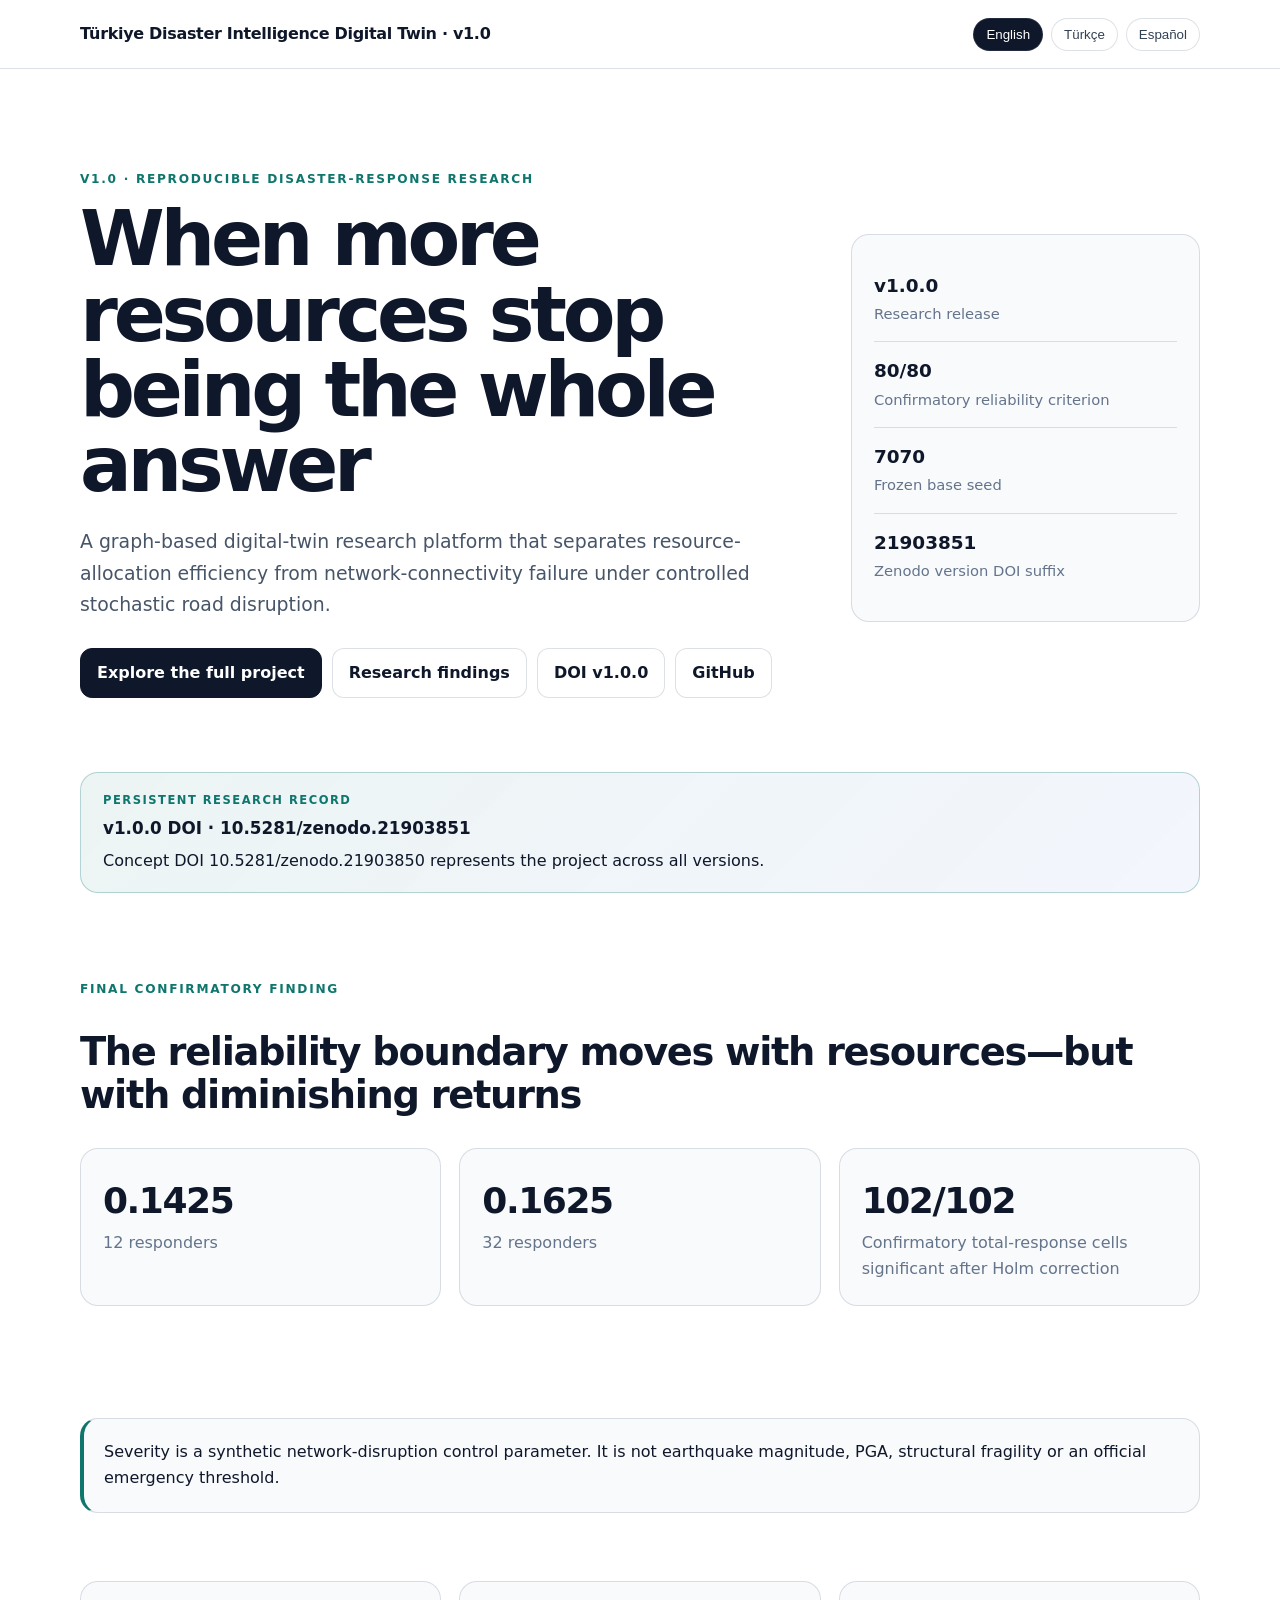
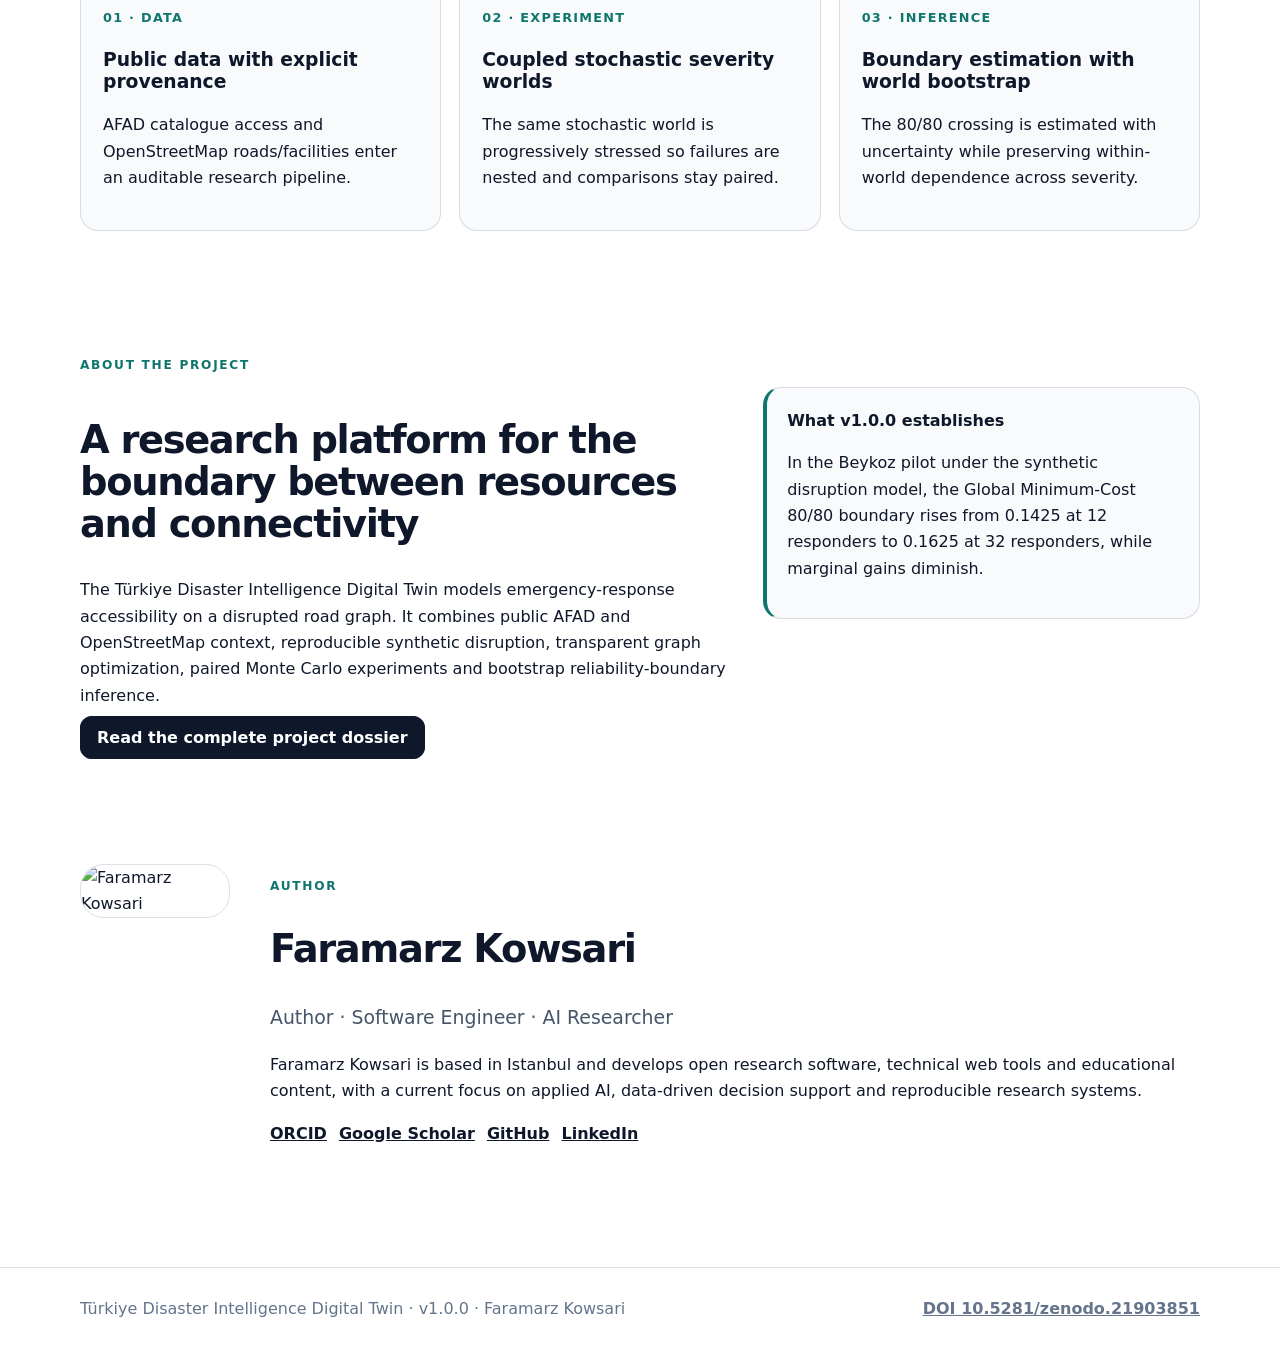
==== commit 9576c562: "Add DOI metadata and complete project documentation" ====
--- a/docs/index.html
+++ b/docs/index.html
@@ -6,6 +6,12 @@
   <title>Türkiye Disaster Intelligence Digital Twin | v1.0 Research Release</title>
   <meta name="description" content="Reproducible graph-based research platform for earthquake emergency-response accessibility and resource allocation in Türkiye.">
   <meta name="author" content="Faramarz Kowsari">
+  <meta name="citation_title" content="Türkiye Disaster Intelligence Digital Twin">
+  <meta name="citation_author" content="Faramarz Kowsari">
+  <meta name="citation_publication_date" content="2026-08-12">
+  <meta name="citation_doi" content="10.5281/zenodo.21903851">
+  <meta name="citation_version" content="1.0.0">
+  <link rel="cite-as" href="https://doi.org/10.5281/zenodo.21903851">
   <meta name="robots" content="index,follow,max-image-preview:large,max-snippet:-1">
   <link rel="canonical" href="https://faramarzkowsari.github.io/turkiye-disaster-intelligence-digital-twin/">
   <link rel="stylesheet" href="assets/style.css">
@@ -15,6 +21,10 @@
     "@type": "SoftwareSourceCode",
     "name": "Türkiye Disaster Intelligence Digital Twin",
     "version": "1.0.0",
+    "identifier": [
+      "https://doi.org/10.5281/zenodo.21903851",
+      "https://doi.org/10.5281/zenodo.21903850"
+    ],
     "programmingLanguage": "Python",
     "codeRepository": "https://github.com/FaramarzKowsari/turkiye-disaster-intelligence-digital-twin",
     "url": "https://faramarzkowsari.github.io/turkiye-disaster-intelligence-digital-twin/",
@@ -64,18 +74,28 @@
         A graph-based digital-twin research platform that separates resource-allocation efficiency from network-connectivity failure.
       </p>
       <div class="actions">
-        <a class="button primary" href="https://github.com/FaramarzKowsari/turkiye-disaster-intelligence-digital-twin">GitHub</a>
+        <a class="button primary" href="project.html"
+           data-en="Explore the full project" data-tr="Tüm projeyi incele" data-es="Explorar el proyecto completo">Explore the full project</a>
         <a class="button" href="research-findings.html"
            data-en="Research findings" data-tr="Araştırma bulguları" data-es="Resultados">Research findings</a>
-        <a class="button" href="https://github.com/FaramarzKowsari/turkiye-disaster-intelligence-digital-twin/blob/main/REPRODUCIBILITY.md"
-           data-en="Reproducibility" data-tr="Tekrar üretilebilirlik" data-es="Reproducibilidad">Reproducibility</a>
+        <a class="button" href="https://doi.org/10.5281/zenodo.21903851">DOI v1.0.0</a>
+        <a class="button" href="https://github.com/FaramarzKowsari/turkiye-disaster-intelligence-digital-twin">GitHub</a>
       </div>
     </div>
     <aside class="hero-card">
       <div class="metric"><strong>v1.0.0</strong><span data-en="Research release" data-tr="Araştırma sürümü" data-es="Versión de investigación">Research release</span></div>
       <div class="metric"><strong>80/80</strong><span data-en="Confirmatory reliability criterion" data-tr="Doğrulayıcı güvenilirlik ölçütü" data-es="Criterio confirmatorio de fiabilidad">Confirmatory reliability criterion</span></div>
       <div class="metric"><strong>7070</strong><span data-en="Frozen base seed" data-tr="Dondurulmuş temel tohum" data-es="Semilla base congelada">Frozen base seed</span></div>
+      <div class="metric"><strong>21903851</strong><span data-en="Zenodo version DOI suffix" data-tr="Zenodo sürüm DOI son eki" data-es="Sufijo del DOI de la versión Zenodo">Zenodo version DOI suffix</span></div>
     </aside>
+  </section>
+
+  <section class="wrap doi-banner">
+    <div>
+      <span class="kicker" data-en="PERSISTENT RESEARCH RECORD" data-tr="KALICI ARAŞTIRMA KAYDI" data-es="REGISTRO PERSISTENTE DE INVESTIGACIÓN">PERSISTENT RESEARCH RECORD</span>
+      <strong><a href="https://doi.org/10.5281/zenodo.21903851">v1.0.0 DOI · 10.5281/zenodo.21903851</a></strong>
+      <span data-en="Concept DOI 10.5281/zenodo.21903850 represents the project across all versions." data-tr="Concept DOI 10.5281/zenodo.21903850 projenin tüm sürümlerini temsil eder." data-es="Concept DOI 10.5281/zenodo.21903850 representa el proyecto a través de todas sus versiones.">Concept DOI 10.5281/zenodo.21903850 represents the project across all versions.</span>
+    </div>
   </section>
 
   <section class="section wrap">
@@ -131,6 +151,21 @@
     </article>
   </section>
 
+  <section class="section wrap" id="about-project">
+    <p class="eyebrow" data-en="ABOUT THE PROJECT" data-tr="PROJE HAKKINDA" data-es="SOBRE EL PROYECTO">ABOUT THE PROJECT</p>
+    <div class="two-col">
+      <div>
+        <h2 data-en="A research platform for the boundary between resources and connectivity" data-tr="Kaynaklar ile bağlantılılık arasındaki sınırı araştıran platform" data-es="Una plataforma para estudiar la frontera entre recursos y conectividad">A research platform for the boundary between resources and connectivity</h2>
+        <p data-en="The Türkiye Disaster Intelligence Digital Twin models emergency-response accessibility on a disrupted road graph. It combines public AFAD and OpenStreetMap context, reproducible synthetic disruption, transparent graph optimization, paired Monte Carlo experiments and bootstrap reliability-boundary inference." data-tr="Türkiye Disaster Intelligence Digital Twin, kesintiye uğramış yol grafında acil müdahale erişilebilirliğini modeller. AFAD ve OpenStreetMap açık veri bağlamını, tekrar üretilebilir sentetik kesintiyi, şeffaf graf optimizasyonunu, eşleştirilmiş Monte Carlo deneylerini ve bootstrap güvenilirlik sınırı çıkarımını birleştirir." data-es="Türkiye Disaster Intelligence Digital Twin modela la accesibilidad de la respuesta de emergencia sobre un grafo viario interrumpido. Combina contexto público de AFAD y OpenStreetMap, interrupción sintética reproducible, optimización transparente sobre grafos, experimentos Monte Carlo emparejados e inferencia bootstrap de frontera de fiabilidad.">The project models emergency-response accessibility on a disrupted road graph.</p>
+        <a class="button primary" href="project.html" data-en="Read the complete project dossier" data-tr="Tam proje dosyasını oku" data-es="Leer el dosier completo">Read the complete project dossier</a>
+      </div>
+      <div class="callout">
+        <strong data-en="What v1.0.0 establishes" data-tr="v1.0.0 neyi ortaya koyuyor?" data-es="Qué establece v1.0.0">What v1.0.0 establishes</strong>
+        <p data-en="In the Beykoz pilot under the synthetic disruption model, the Global Minimum-Cost 80/80 boundary rises from 0.1425 at 12 responders to 0.1625 at 32 responders, while marginal gains diminish." data-tr="Sentetik kesinti modeli altındaki Beykoz pilotunda Global Minimum-Cost 80/80 sınırı 12 ekipte 0.1425'ten 32 ekipte 0.1625'e yükselirken marjinal kazanç azalır." data-es="En el piloto de Beykoz bajo el modelo sintético, la frontera 80/80 de Global Minimum-Cost aumenta de 0.1425 con 12 recursos a 0.1625 con 32, mientras disminuye la ganancia marginal.">The frozen release quantifies how the reliability boundary shifts with responder availability.</p>
+      </div>
+    </div>
+  </section>
+
   <section class="section wrap author" id="author">
     <img src="https://avatars.githubusercontent.com/u/105053743?v=4&s=512" alt="Faramarz Kowsari">
     <div>
@@ -145,7 +180,7 @@
       <p data-en="Faramarz Kowsari is based in Istanbul and develops open research software, technical web tools and educational content, with a current focus on applied AI, data-driven decision support and reproducible research systems."
          data-tr="Faramarz Kowsari İstanbul'da yaşamaktadır; uygulamalı yapay zekâ, veriye dayalı karar desteği ve tekrar üretilebilir araştırma sistemlerine odaklanan açık araştırma yazılımları, teknik web araçları ve eğitim içerikleri geliştirir."
          data-es="Faramarz Kowsari reside en Estambul y desarrolla software abierto de investigación, herramientas web técnicas y contenidos educativos, con especial atención a la IA aplicada, el apoyo a decisiones basado en datos y los sistemas reproducibles de investigación.">
-        Faramarz Kowsari is based in Istanbul and develops open research software.
+        Faramarz Kowsari is based in İstanbul and develops open research software, technical research systems and educational material spanning applied AI, data-driven decision support, graph-based modeling and reproducible computational research.
       </p>
       <div class="profiles">
         <a href="https://orcid.org/0000-0003-1692-0453">ORCID</a>
@@ -157,7 +192,7 @@
   </section>
 </main>
 
-<footer><div class="wrap">Türkiye Disaster Intelligence Digital Twin · v1.0.0 · Faramarz Kowsari</div></footer>
+<footer><div class="wrap footer-grid"><span>Türkiye Disaster Intelligence Digital Twin · v1.0.0 · Faramarz Kowsari</span><a href="https://doi.org/10.5281/zenodo.21903851">DOI 10.5281/zenodo.21903851</a></div></footer>
 <script src="assets/site.js"></script>
 </body>
 </html>
--- a/docs/assets/style.css
+++ b/docs/assets/style.css
@@ -86,3 +86,68 @@
   .nav { align-items: flex-start; flex-direction: column; padding: 12px 0; }
   .lang-switch { width: 100%; overflow-x: auto; }
 }
+
+/* v1.0 DOI + project documentation extensions */
+.nav-right { display: flex; align-items: center; gap: 18px; }
+.page-links { display: flex; align-items: center; gap: 14px; font-size: .92rem; }
+.page-links a { text-decoration: none; font-weight: 700; color: #475569; }
+.page-links a:hover { color: #0f172a; }
+.project-hero { padding-bottom: 42px; }
+.doi-banner {
+  margin-top: 10px;
+  margin-bottom: 18px;
+  padding: 18px 22px;
+  border: 1px solid rgba(15, 118, 110, .28);
+  border-radius: var(--radius);
+  background: linear-gradient(135deg, rgba(15,118,110,.08), rgba(29,78,216,.05));
+}
+.doi-banner > div { display: grid; gap: 5px; }
+.doi-banner strong { font-size: 1.05rem; }
+.doi-banner a { text-decoration: none; }
+.kicker { font-size: .72rem; letter-spacing: .13em; font-weight: 850; color: var(--accent); }
+.two-col { display: grid; grid-template-columns: 1.2fr .8fr; gap: 28px; align-items: start; }
+.mini-grid { display: grid; grid-template-columns: repeat(3, 1fr); gap: 18px; }
+.step-grid { display: grid; grid-template-columns: repeat(3, 1fr); gap: 18px; }
+.pill {
+  display: inline-block; border: 1px solid rgba(15,118,110,.24); border-radius: 999px;
+  padding: 4px 9px; font-size: .75rem; font-weight: 800; color: var(--accent); background: rgba(15,118,110,.06);
+}
+.flow {
+  display: grid; grid-template-columns: 1fr auto 1fr auto 1fr auto 1fr auto 1fr auto 1fr;
+  gap: 10px; align-items: stretch; margin-top: 28px;
+}
+.flow-node {
+  border: 1px solid var(--line); border-radius: 14px; padding: 16px 12px; background: var(--surface);
+  display: flex; flex-direction: column; gap: 5px; min-width: 0;
+}
+.flow-node span { font-size: .72rem; font-weight: 850; color: var(--accent); }
+.flow-node small { color: var(--muted); line-height: 1.35; }
+.flow-arrow { display: flex; align-items: center; color: var(--muted); font-weight: 850; }
+.citation-box {
+  border: 1px solid var(--line); border-radius: var(--radius); padding: 22px; background: #0f172a; color: #f8fafc;
+  display: grid; gap: 10px;
+}
+.citation-box a { color: #bfdbfe; word-break: break-all; }
+.citation-box code { color: #d1fae5; }
+.citation-box small { color: #cbd5e1; }
+.citation-box.wide { max-width: 900px; }
+.codepath {
+  display: grid; grid-template-columns: minmax(200px, .7fr) 1.3fr; gap: 18px;
+  padding: 14px 0; border-bottom: 1px solid var(--line);
+}
+.codepath code { font-weight: 800; color: var(--accent2); }
+.top-gap { margin-top: 24px; }
+.footer-grid { display: flex; justify-content: space-between; gap: 20px; flex-wrap: wrap; }
+.footer-grid a { font-weight: 700; }
+
+@media (max-width: 940px) {
+  .flow { grid-template-columns: 1fr; }
+  .flow-arrow { justify-content: center; transform: rotate(90deg); }
+  .two-col, .mini-grid, .step-grid { grid-template-columns: 1fr; }
+  .nav-right { align-items: flex-end; flex-direction: column-reverse; }
+}
+@media (max-width: 700px) {
+  .page-links { flex-wrap: wrap; }
+  .codepath { grid-template-columns: 1fr; gap: 6px; }
+  .nav-right { width: 100%; align-items: flex-start; }
+}
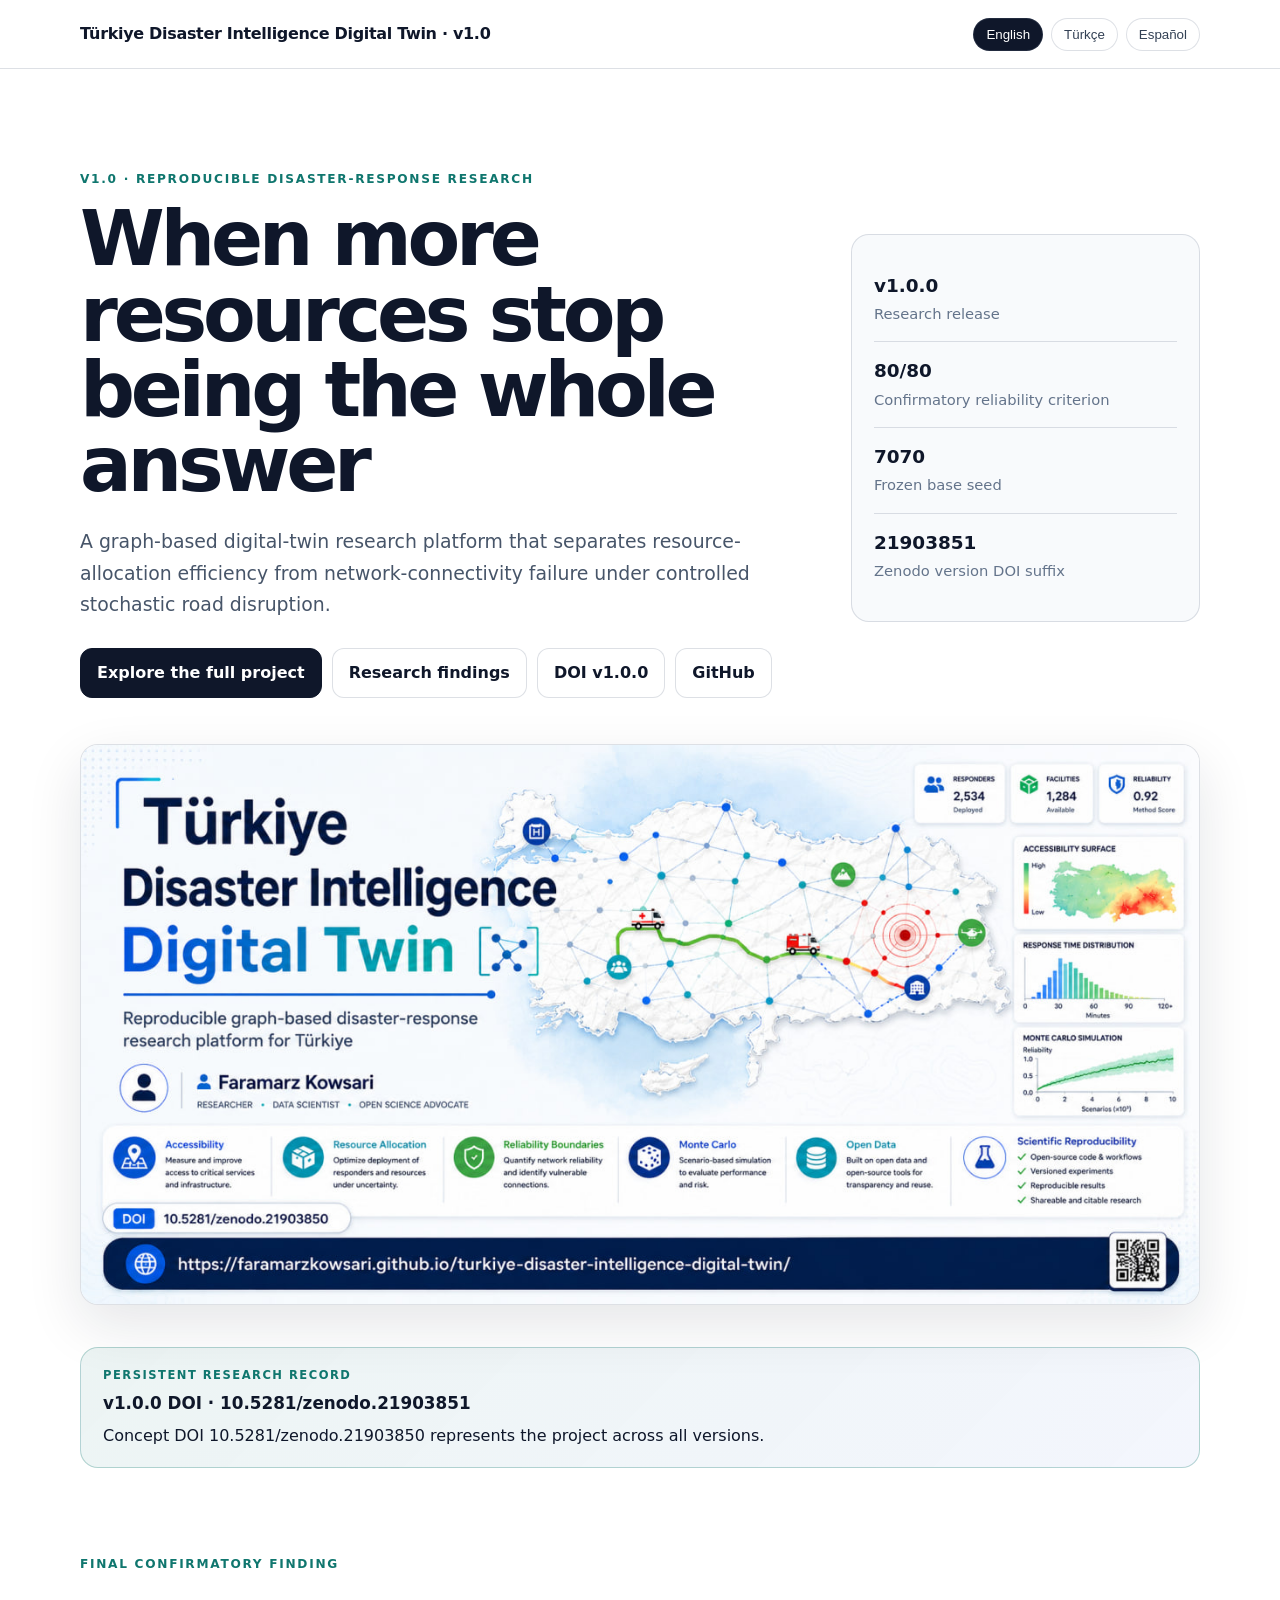
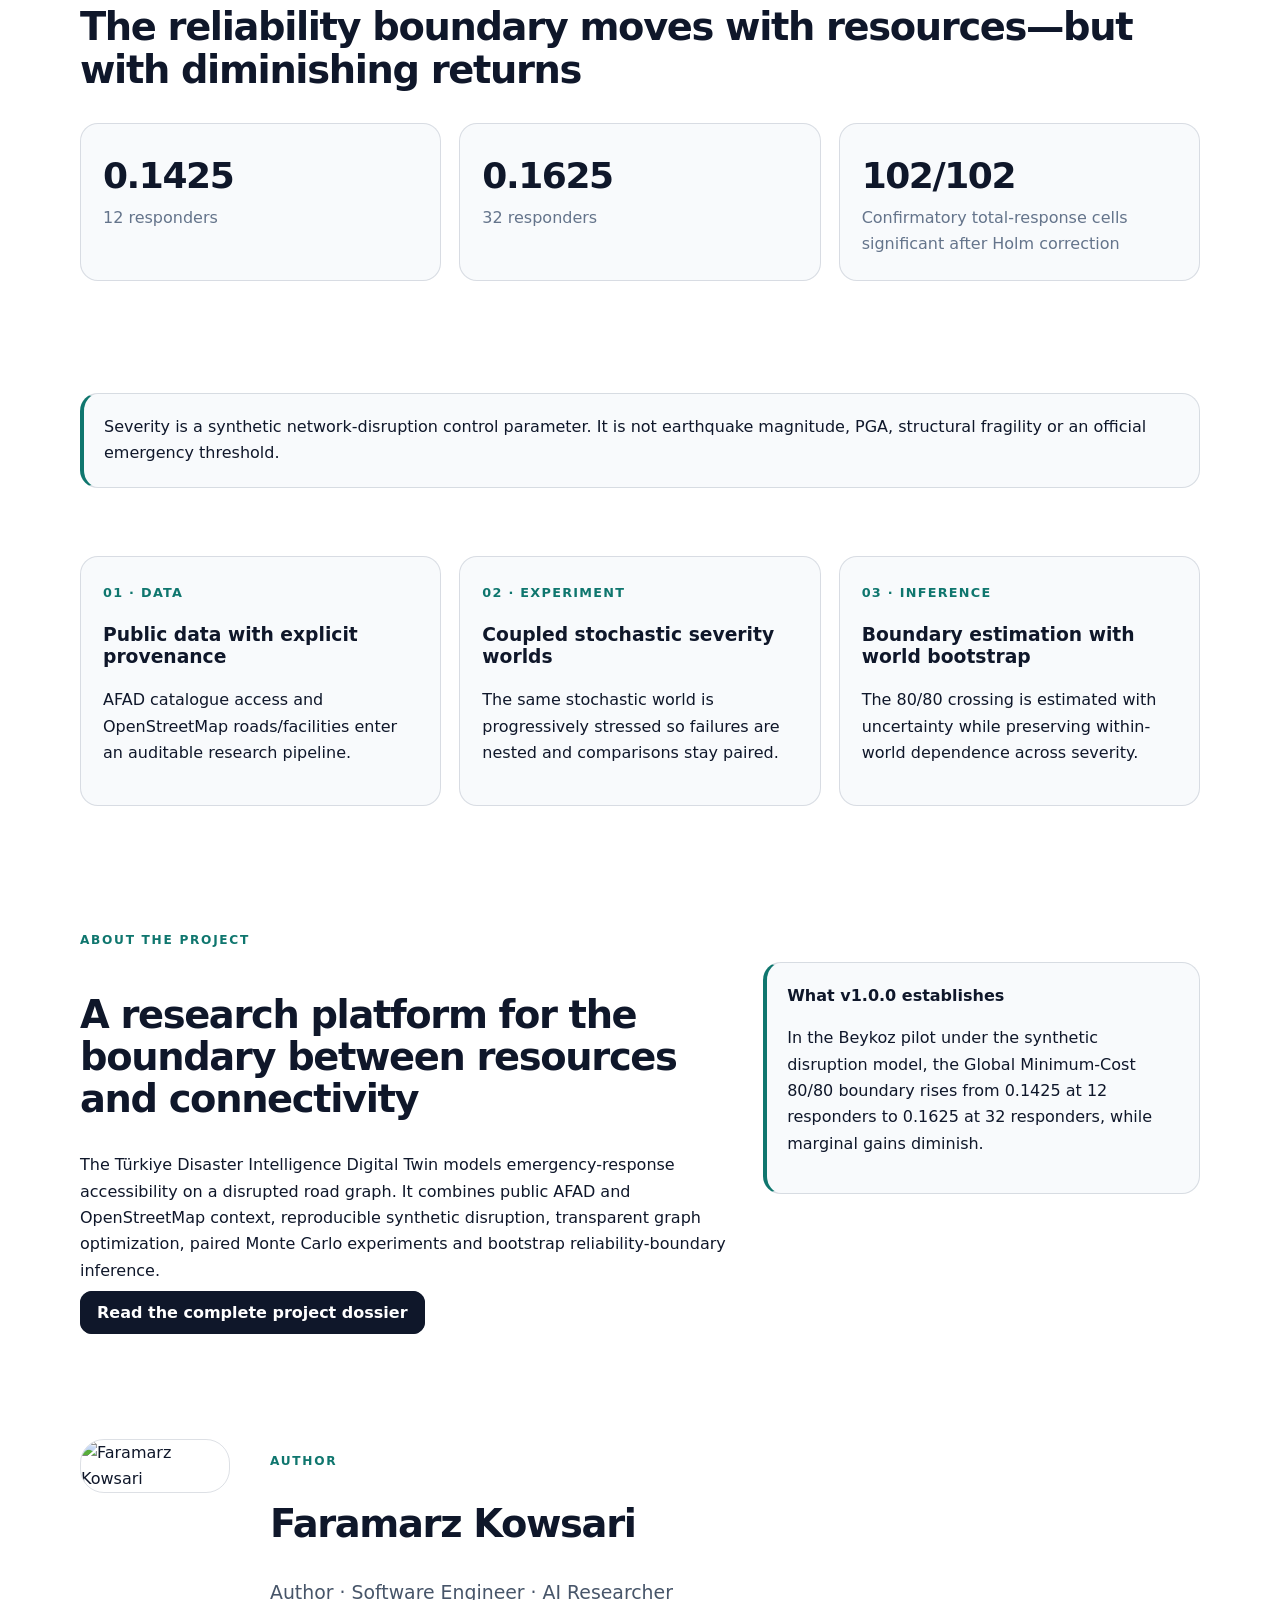
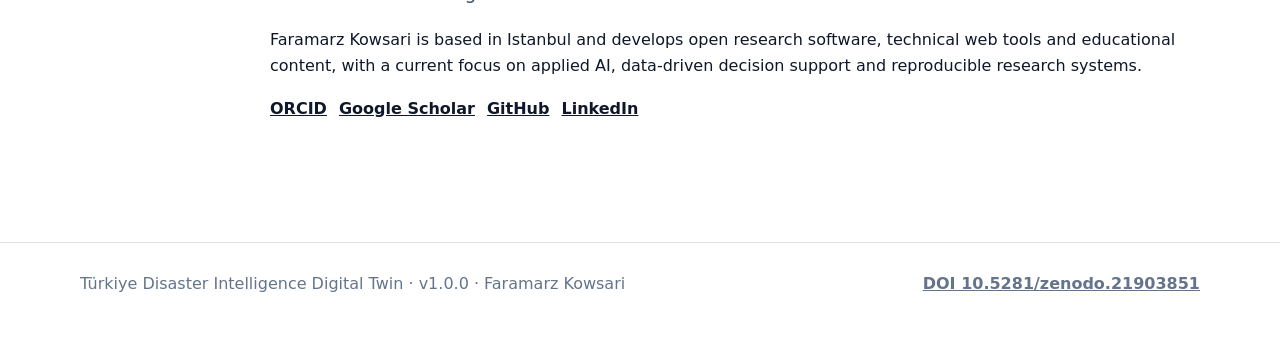
==== commit 19765d87: "Add social preview to README and project pages" ====
--- a/docs/index.html
+++ b/docs/index.html
@@ -12,8 +12,23 @@
   <meta name="citation_doi" content="10.5281/zenodo.21903851">
   <meta name="citation_version" content="1.0.0">
   <link rel="cite-as" href="https://doi.org/10.5281/zenodo.21903851">
-  <meta name="robots" content="index,follow,max-image-preview:large,max-snippet:-1">
+  <meta name="robots" content="index,follow,max-image-preview:large,max-snippet:-1,max-video-preview:-1">
   <link rel="canonical" href="https://faramarzkowsari.github.io/turkiye-disaster-intelligence-digital-twin/">
+  <meta property="og:type" content="website">
+  <meta property="og:title" content="Türkiye Disaster Intelligence Digital Twin | v1.0 Research Release">
+  <meta property="og:description" content="Reproducible graph-based research platform for earthquake emergency-response accessibility and resource allocation in Türkiye.">
+  <meta property="og:url" content="https://faramarzkowsari.github.io/turkiye-disaster-intelligence-digital-twin/">
+  <meta property="og:site_name" content="Türkiye Disaster Intelligence Digital Twin">
+  <meta property="og:image" content="https://faramarzkowsari.github.io/turkiye-disaster-intelligence-digital-twin/assets/social-preview.jpg">
+  <meta property="og:image:secure_url" content="https://faramarzkowsari.github.io/turkiye-disaster-intelligence-digital-twin/assets/social-preview.jpg">
+  <meta property="og:image:type" content="image/jpeg">
+  <meta property="og:image:alt" content="Türkiye Disaster Intelligence Digital Twin — Faramarz Kowsari">
+  <meta name="twitter:image" content="https://faramarzkowsari.github.io/turkiye-disaster-intelligence-digital-twin/assets/social-preview.jpg">
+  <meta name="twitter:image:alt" content="Türkiye Disaster Intelligence Digital Twin — Faramarz Kowsari">
+  <link rel="image_src" href="https://faramarzkowsari.github.io/turkiye-disaster-intelligence-digital-twin/assets/social-preview.jpg">
+  <meta name="twitter:card" content="summary_large_image">
+  <meta name="twitter:title" content="Türkiye Disaster Intelligence Digital Twin | v1.0 Research Release">
+  <meta name="twitter:description" content="Reproducible graph-based research platform for earthquake emergency-response accessibility and resource allocation in Türkiye.">
   <link rel="stylesheet" href="assets/style.css">
   <script type="application/ld+json">
   {
@@ -90,6 +105,18 @@
     </aside>
   </section>
 
+  <!-- PROJECT_SOCIAL_PREVIEW -->
+  <section class="wrap project-preview" aria-label="Project overview image">
+    <a href="project.html" aria-label="Open the full Türkiye Disaster Intelligence Digital Twin project dossier">
+      <img
+        src="assets/social-preview.jpg"
+        alt="Türkiye Disaster Intelligence Digital Twin research platform by Faramarz Kowsari"
+        loading="eager"
+        fetchpriority="high"
+      >
+    </a>
+  </section>
+
   <section class="wrap doi-banner">
     <div>
       <span class="kicker" data-en="PERSISTENT RESEARCH RECORD" data-tr="KALICI ARAŞTIRMA KAYDI" data-es="REGISTRO PERSISTENTE DE INVESTIGACIÓN">PERSISTENT RESEARCH RECORD</span>
--- a/docs/assets/style.css
+++ b/docs/assets/style.css
@@ -151,3 +151,32 @@
   .codepath { grid-template-columns: 1fr; gap: 6px; }
   .nav-right { width: 100%; align-items: flex-start; }
 }
+
+
+/* Project social preview */
+.project-preview {
+  margin-top: -18px;
+  margin-bottom: 42px;
+}
+
+.project-preview a {
+  display: block;
+  text-decoration: none;
+}
+
+.project-preview img {
+  display: block;
+  width: 100%;
+  height: auto;
+  border-radius: var(--radius);
+  border: 1px solid var(--line);
+  box-shadow: 0 20px 55px rgba(15, 23, 42, .11);
+  background: #fff;
+}
+
+@media (max-width: 820px) {
+  .project-preview {
+    margin-top: 0;
+    margin-bottom: 30px;
+  }
+}
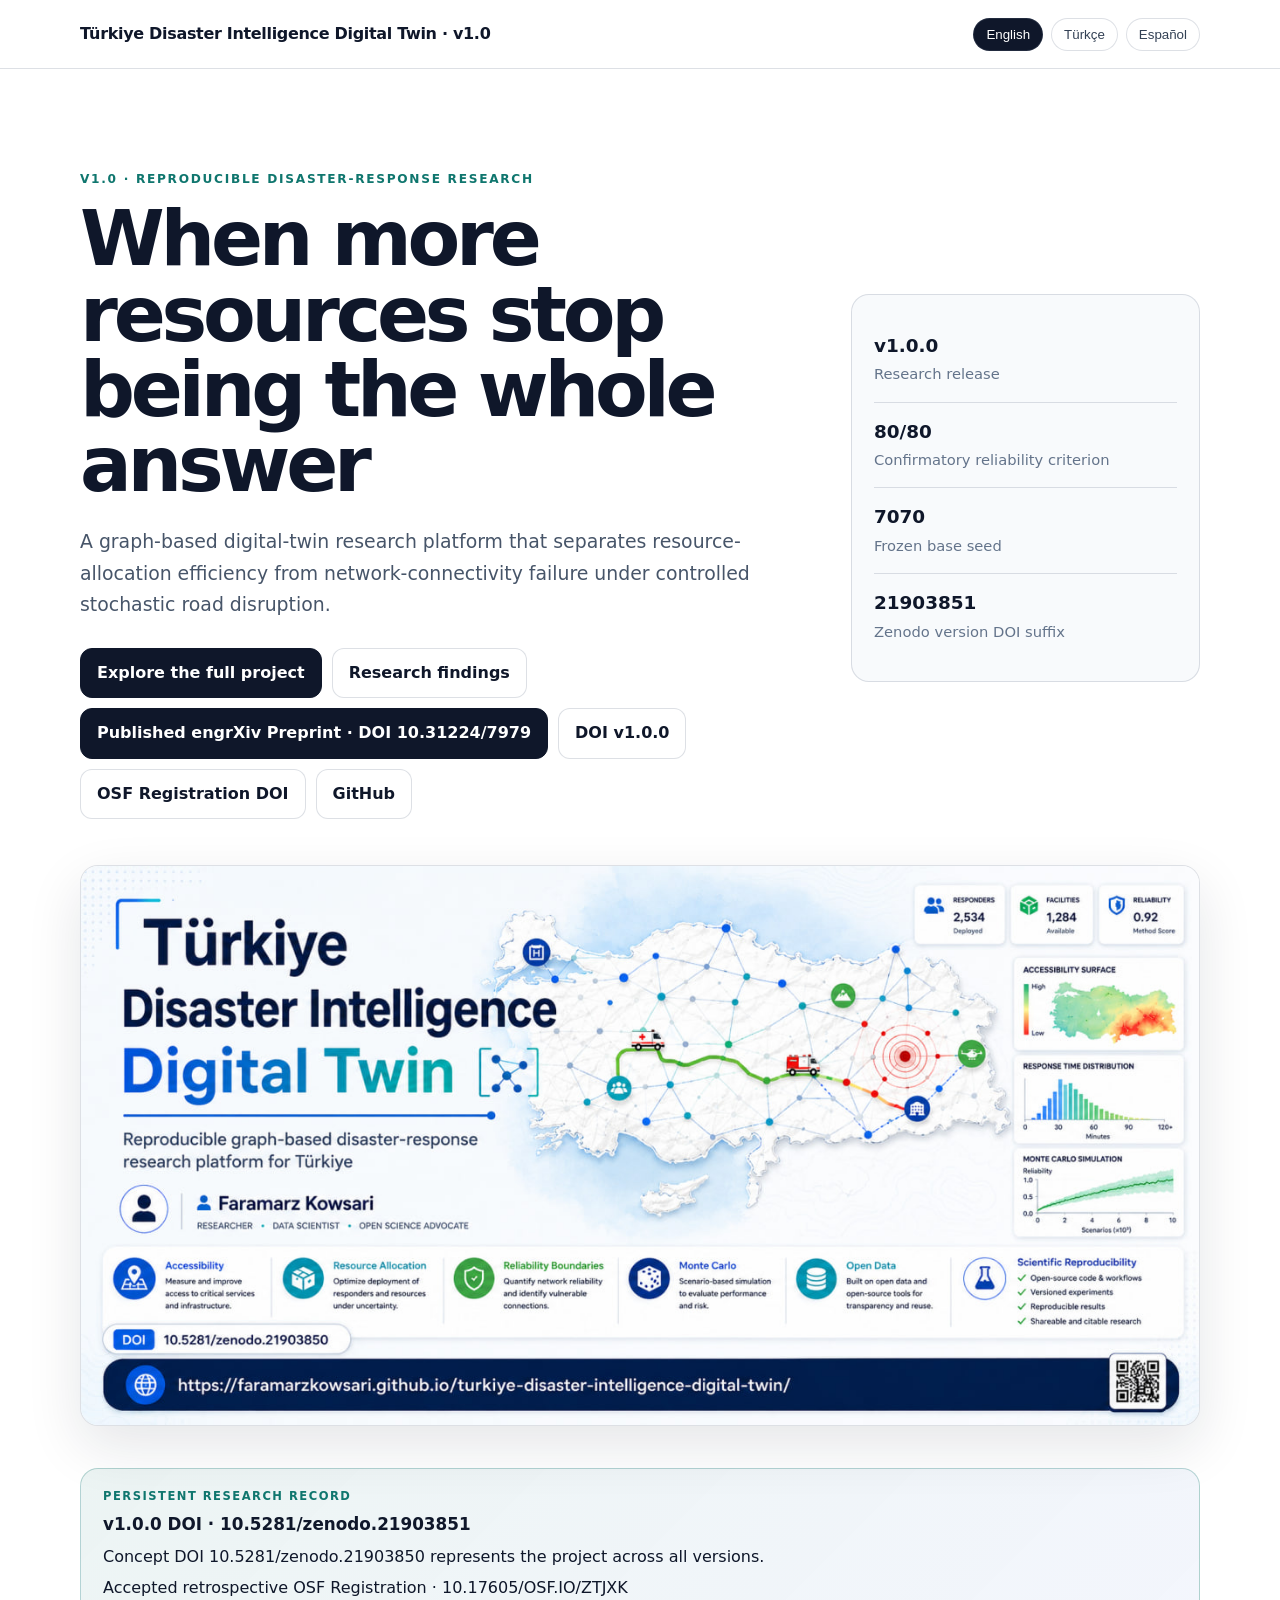
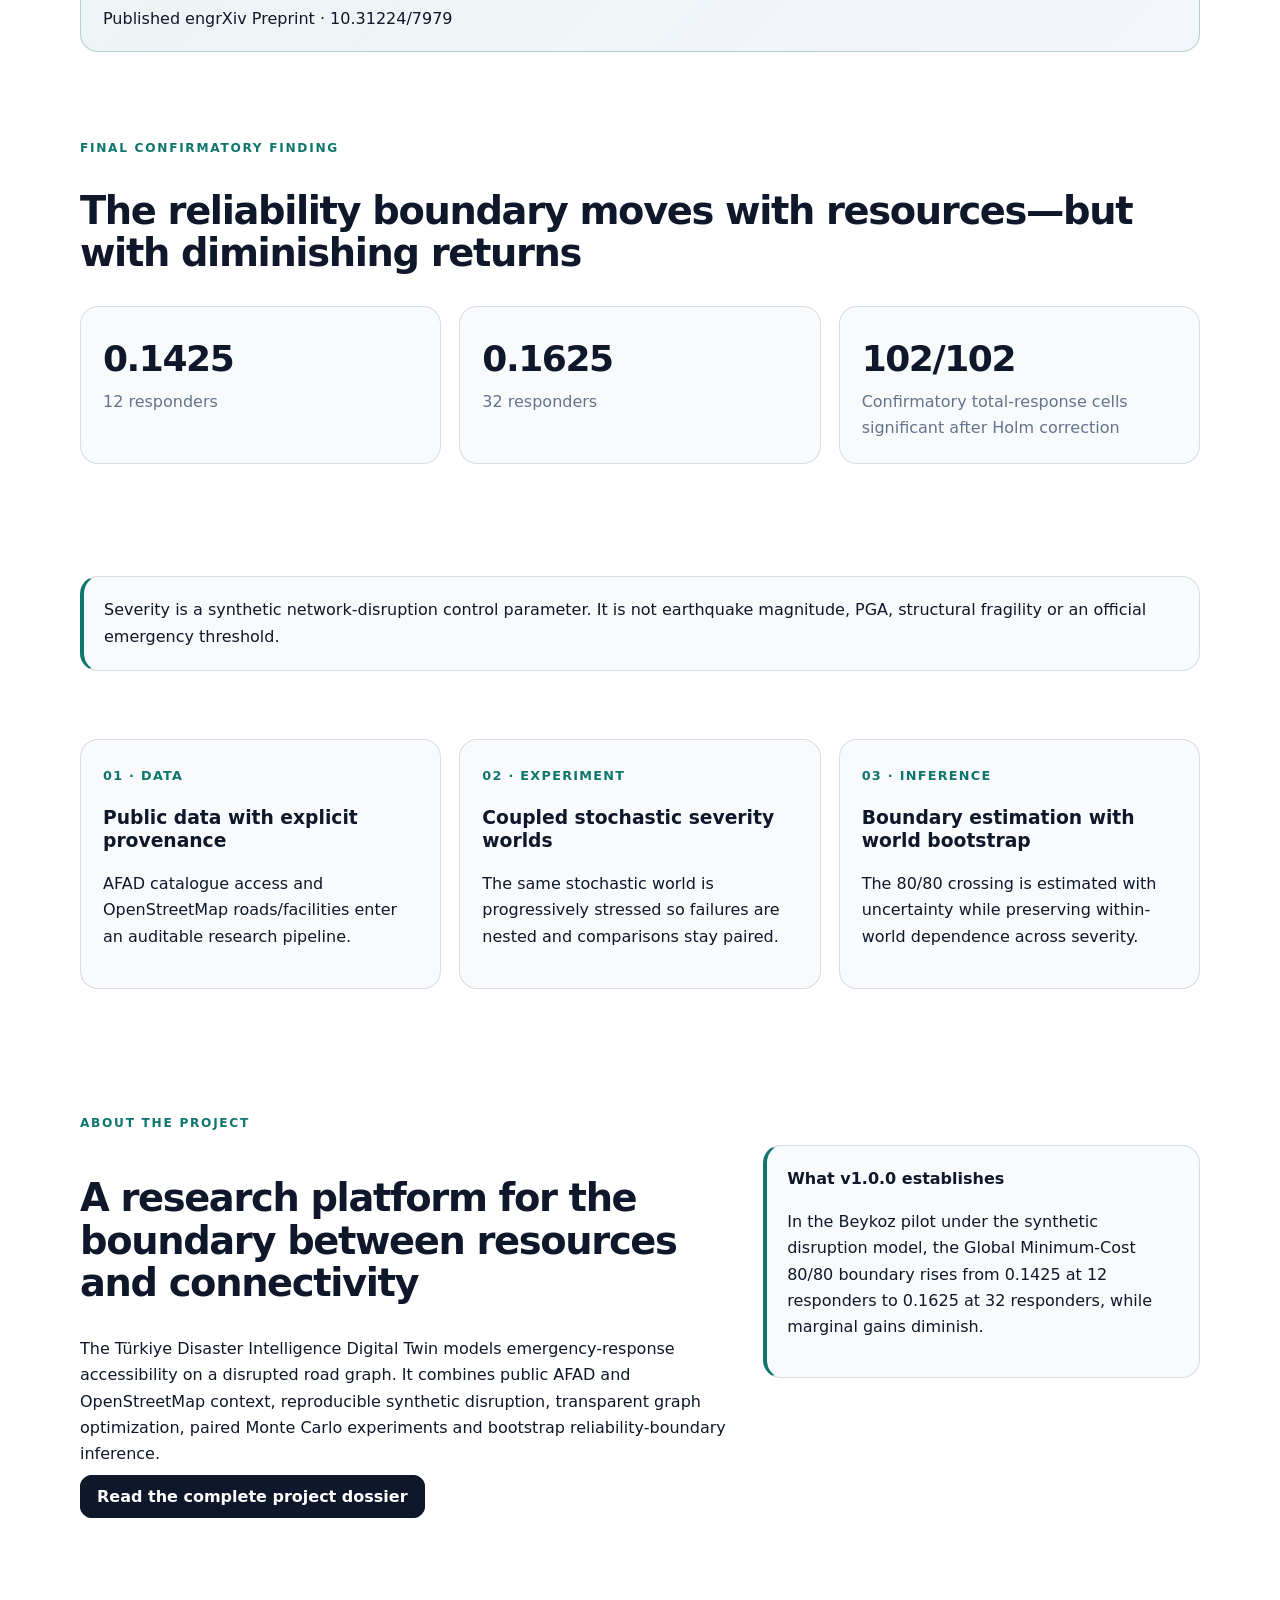
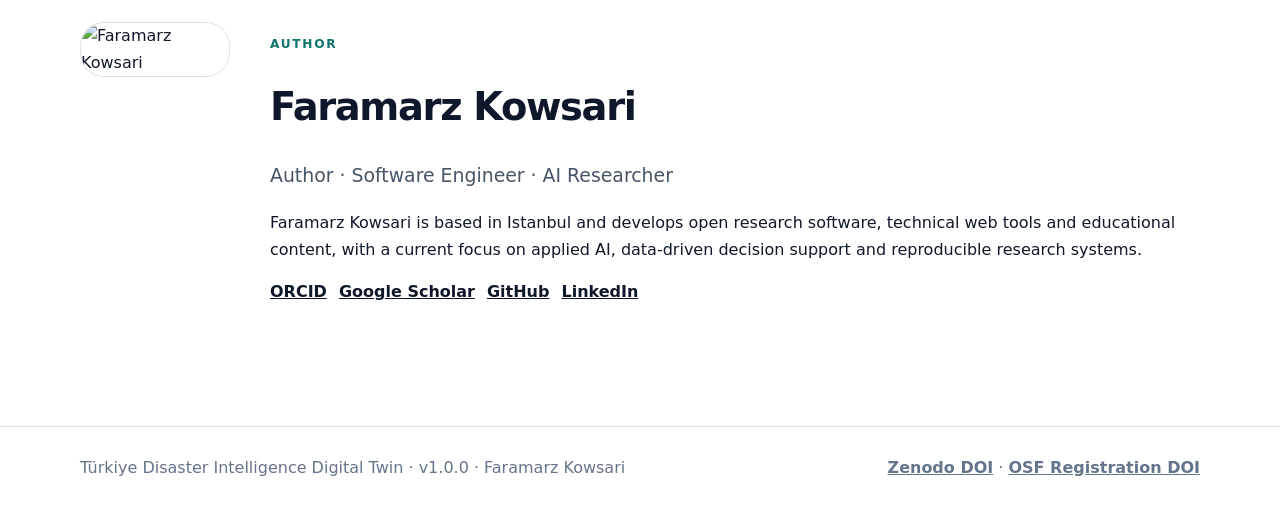
==== commit 7fdf6ed8: "Integrate published engrXiv preprint DOI 10.31224/7979" ====
--- a/docs/index.html
+++ b/docs/index.html
@@ -38,7 +38,9 @@
     "version": "1.0.0",
     "identifier": [
       "https://doi.org/10.5281/zenodo.21903851",
-      "https://doi.org/10.5281/zenodo.21903850"
+      "https://doi.org/10.5281/zenodo.21903850",
+      "https://doi.org/10.17605/OSF.IO/ZTJXK",
+      "https://doi.org/10.31224/7979"
     ],
     "programmingLanguage": "Python",
     "codeRepository": "https://github.com/FaramarzKowsari/turkiye-disaster-intelligence-digital-twin",
@@ -93,7 +95,9 @@
            data-en="Explore the full project" data-tr="Tüm projeyi incele" data-es="Explorar el proyecto completo">Explore the full project</a>
         <a class="button" href="research-findings.html"
            data-en="Research findings" data-tr="Araştırma bulguları" data-es="Resultados">Research findings</a>
+        <a class="button primary" href="https://doi.org/10.31224/7979">Published engrXiv Preprint · DOI 10.31224/7979</a>
         <a class="button" href="https://doi.org/10.5281/zenodo.21903851">DOI v1.0.0</a>
+        <a class="button" href="https://doi.org/10.17605/OSF.IO/ZTJXK">OSF Registration DOI</a>
         <a class="button" href="https://github.com/FaramarzKowsari/turkiye-disaster-intelligence-digital-twin">GitHub</a>
       </div>
     </div>
@@ -122,6 +126,8 @@
       <span class="kicker" data-en="PERSISTENT RESEARCH RECORD" data-tr="KALICI ARAŞTIRMA KAYDI" data-es="REGISTRO PERSISTENTE DE INVESTIGACIÓN">PERSISTENT RESEARCH RECORD</span>
       <strong><a href="https://doi.org/10.5281/zenodo.21903851">v1.0.0 DOI · 10.5281/zenodo.21903851</a></strong>
       <span data-en="Concept DOI 10.5281/zenodo.21903850 represents the project across all versions." data-tr="Concept DOI 10.5281/zenodo.21903850 projenin tüm sürümlerini temsil eder." data-es="Concept DOI 10.5281/zenodo.21903850 representa el proyecto a través de todas sus versiones.">Concept DOI 10.5281/zenodo.21903850 represents the project across all versions.</span>
+      <span><a href="https://doi.org/10.17605/OSF.IO/ZTJXK">Accepted retrospective OSF Registration · 10.17605/OSF.IO/ZTJXK</a></span>
+      <span><a href="https://doi.org/10.31224/7979">Published engrXiv Preprint · 10.31224/7979</a></span>
     </div>
   </section>
 
@@ -219,7 +225,7 @@
   </section>
 </main>
 
-<footer><div class="wrap footer-grid"><span>Türkiye Disaster Intelligence Digital Twin · v1.0.0 · Faramarz Kowsari</span><a href="https://doi.org/10.5281/zenodo.21903851">DOI 10.5281/zenodo.21903851</a></div></footer>
+<footer><div class="wrap footer-grid"><span>Türkiye Disaster Intelligence Digital Twin · v1.0.0 · Faramarz Kowsari</span><span><a href="https://doi.org/10.5281/zenodo.21903851">Zenodo DOI</a> · <a href="https://doi.org/10.17605/OSF.IO/ZTJXK">OSF Registration DOI</a></span></div></footer>
 <script src="assets/site.js"></script>
 </body>
 </html>
